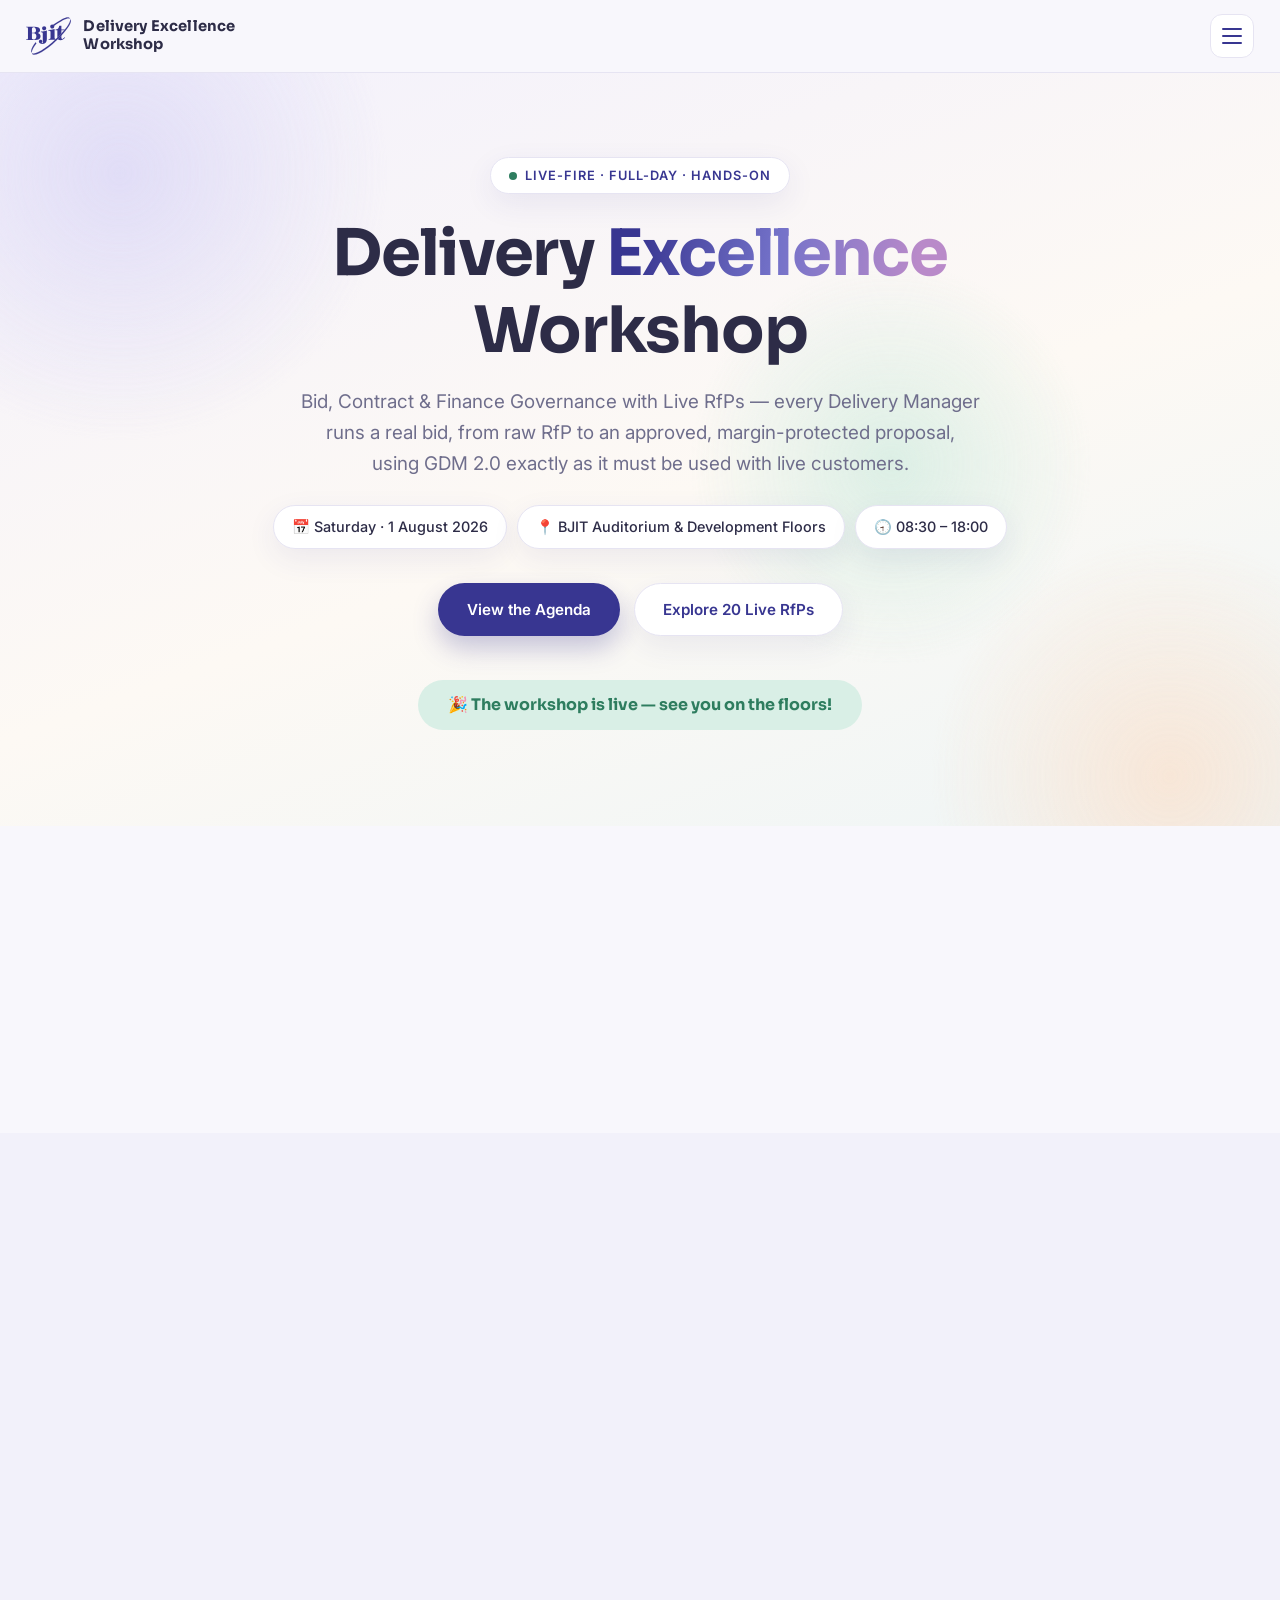
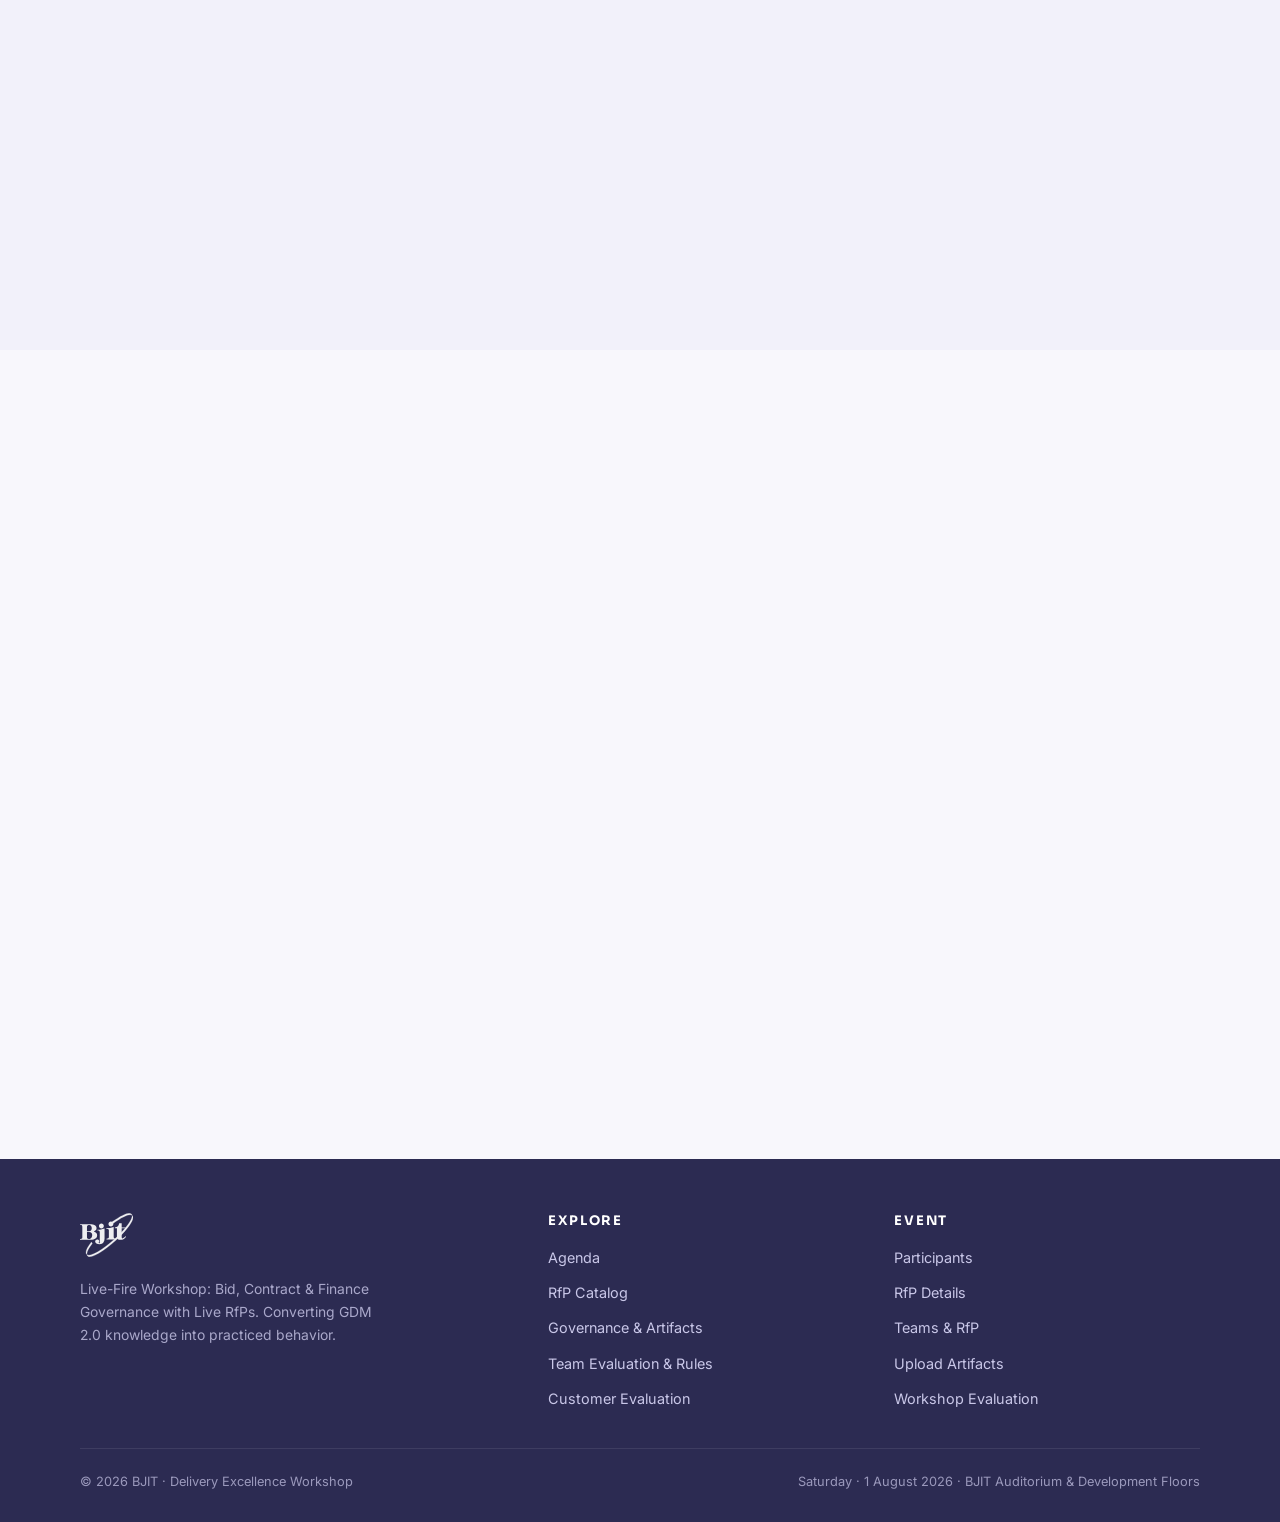
==== index.html @ db2672a5 "Bust stale caches: version-stamped assets + per-reload fresh fetch of the upload index Co-Authored-B" ====
<!DOCTYPE html>
<html lang="en">
<head>
  <meta charset="UTF-8">
  <meta name="viewport" content="width=device-width, initial-scale=1.0">
  <title>Delivery Excellence Workshop · BJIT</title>
  <meta name="description" content="BJIT Delivery Excellence Workshop — Live-Fire Workshop: Bid, Contract & Finance Governance with Live RfPs. 1 August 2026, BJIT Auditorium & Development Floors.">
  <link rel="icon" type="image/svg+xml" href="assets/bjit-logo.svg">
  <link rel="preconnect" href="https://fonts.googleapis.com">
  <link rel="preconnect" href="https://fonts.gstatic.com" crossorigin>
  <link href="https://fonts.googleapis.com/css2?family=Inter:wght@400;500;600;700&family=Sora:wght@400;600;700&display=swap" rel="stylesheet">
  <link rel="stylesheet" href="css/style.css?v=20">
</head>
<body data-page="index.html">

  <!-- Hero -->
  <section class="hero">
    <div class="blob blob-1"></div>
    <div class="blob blob-2"></div>
    <div class="blob blob-3"></div>
    <div class="container hero-inner">
      <div class="hero-kicker"><span class="pulse-dot"></span> Live-Fire · Full-Day · Hands-On</div>
      <h1>Delivery <span class="grad">Excellence</span><br>Workshop</h1>
      <p class="hero-sub">Bid, Contract &amp; Finance Governance with Live RfPs — every Delivery Manager runs a real bid, from raw RfP to an approved, margin-protected proposal, using GDM&nbsp;2.0 exactly as it must be used with live customers.</p>
      <div class="hero-meta">
        <span class="meta-chip">📅 Saturday · 1 August 2026</span>
        <span class="meta-chip">📍 BJIT Auditorium &amp; Development Floors</span>
        <span class="meta-chip">🕣 08:30 – 18:00</span>
      </div>
      <div class="hero-cta">
        <a class="btn btn-primary" href="agenda.html">View the Agenda</a>
        <a class="btn btn-ghost" href="rfp-catalog.html">Explore 20 Live RfPs</a>
      </div>
      <div class="countdown" id="countdown" aria-label="Countdown to the workshop"></div>
    </div>
  </section>

  <!-- Stats -->
  <section class="section">
    <div class="container">
      <div class="stats-band reveal">
        <div class="stat-card"><div class="num" data-count="99">0</div><div class="lbl">Delivery Managers</div></div>
        <div class="stat-card"><div class="num" data-count="20">0</div><div class="lbl">Teams</div></div>
        <div class="stat-card"><div class="num" data-count="20">0</div><div class="lbl">Customers &amp; Judges</div></div>
        <div class="stat-card"><div class="num" data-count="20">0</div><div class="lbl">Live RfPs</div></div>
        <div class="stat-card"><div class="num" data-count="12">0</div><div class="lbl">Mandatory Artifacts</div></div>
        <div class="stat-card"><div class="num" data-count="3">0</div><div class="lbl">Winning Teams</div></div>
      </div>
    </div>
  </section>

  <!-- Purpose -->
  <section class="section alt">
    <div class="container">
      <div class="section-head reveal">
        <span class="eyebrow">Purpose &amp; Objectives</span>
        <h2>Knowledge into practiced behavior</h2>
        <p>A full-day, hands-on simulation targeting the observed gaps: estimation quality, proposal preparation, stakeholder handling with global entities and customers, and negotiation of risks, issues, dependencies and change. All 99 participating DMs have completed the five GDM&nbsp;2.0 training sessions and two ED rules &amp; guiding principles sessions — this day converts that knowledge into practice.</p>
      </div>
      <div class="chip-row reveal reveal-d1">
        <span class="chip">Requirement Package</span>
        <span class="chip">Risk / Assumption Register</span>
        <span class="chip">RML · UCM · RVW</span>
        <span class="chip">Solution Approval</span>
        <span class="chip">Estimation</span>
        <span class="chip">Bid Review Committee (BRC)</span>
        <span class="chip">Scope Boundary &amp; Baseline</span>
        <span class="chip">Margin Baseline</span>
        <span class="chip">CR Discipline</span>
      </div>
    </div>
  </section>

  <!-- How the day works -->
  <section class="section">
    <div class="container">
      <div class="section-head reveal">
        <span class="eyebrow">The Simulation</span>
        <h2>One day, one live bid, full governance</h2>
        <p>Phases 1–3 run in parallel for all 20 groups across three development floors. Customer communication is remote-only — a genuine offshore engagement, compressed into a single day.</p>
      </div>
      <div class="card-grid">
        <div class="card reveal reveal-d1">
          <div class="icon-bubble bubble-sky">📋</div>
          <h3>Phase 1 · Requirement Finalization</h3>
          <p>Consolidate the RfP into a Requirement Package, run the Open Questions Register, classify RML &amp; UCM, and hold the Reverse Validation Workshop with your customer — remotely.</p>
        </div>
        <div class="card reveal reveal-d2">
          <div class="icon-bubble bubble-mint">🧩</div>
          <h3>Phase 2 · Solution &amp; Approval</h3>
          <p>Architecture and tech-stack rationale, Technology Risk Assessment, an AI Leverage Plan, and Solution Validation Gate sign-off with the customer in the BrSE role.</p>
        </div>
        <div class="card reveal reveal-d3">
          <div class="icon-bubble bubble-peach">🧮</div>
          <h3>Phase 3 · Estimation, Proposal &amp; BRC</h3>
          <p>Deliverable-based WBS, risk buffer vs UCM, margin baseline on the Workshop Rate Card — and a live scope-change injection at ~11:30 to test your CR discipline.</p>
        </div>
        <div class="card reveal reveal-d1">
          <div class="icon-bubble bubble-lav">🧊</div>
          <h3>Proposal Freeze · 12:45</h3>
          <p>Final Technical Proposal plus all 12 artifacts uploaded to the designated folder. Late submissions are flagged to the judges.</p>
        </div>
        <div class="card reveal reveal-d2">
          <div class="icon-bubble bubble-gold">🎤</div>
          <h3>Plenary Presentations</h3>
          <p>20 groups × 10 minutes hard stop in the Auditorium. Judges score live on a 100-point Microsoft Form while you pitch.</p>
        </div>
        <div class="card reveal reveal-d3">
          <div class="icon-bubble bubble-rose">🏆</div>
          <h3>Recognition</h3>
          <p>Scores consolidate at 17:30. The Top 3 groups are recognized in the closing session with a leadership message.</p>
        </div>
      </div>
    </div>
  </section>

  <!-- Key rules preview -->
  <section class="section alt">
    <div class="container">
      <div class="section-head reveal">
        <span class="eyebrow">Ground Rules</span>
        <h2>Play it like a real engagement</h2>
      </div>
      <div class="card-grid">
        <div class="card reveal reveal-d1">
          <div class="icon-bubble bubble-lav">🔓</div>
          <h3>Open everything</h3>
          <p>Open book, open AI, open internet, open laptop — bring every tool you would use with a real customer.</p>
        </div>
        <div class="card reveal reveal-d2">
          <div class="icon-bubble bubble-mint">🤖</div>
          <h3>AI is mandatory</h3>
          <p>Every proposal carries an AI Leverage Plan showing how AI reduced cost and improved quality — and judges can challenge your claims.</p>
        </div>
        <div class="card reveal reveal-d3">
          <div class="icon-bubble bubble-sky">💬</div>
          <h3>Remote-only customers</h3>
          <p>Chat and calls only. The customer answers only questions asked properly. If it is not written, it was not agreed.</p>
        </div>
        <div class="card reveal reveal-d4">
          <div class="icon-bubble bubble-peach">🔁</div>
          <h3>No CR, No Execution</h3>
          <p>A live scope change lands mid-session. Handle it through Change Impact Analysis and a costed CR — absorbing it silently scores against you.</p>
        </div>
      </div>
      <p style="text-align:center;margin-top:36px" class="reveal">
        <a class="btn btn-primary" href="evaluation.html">All rules &amp; scoring criteria</a>
      </p>
    </div>
  </section>

  <!-- Explore -->
  <section class="section">
    <div class="container">
      <div class="section-head reveal">
        <span class="eyebrow">Explore</span>
        <h2>Everything you need for 1 August</h2>
      </div>
      <div class="card-grid">
        <a class="card reveal reveal-d1" href="agenda.html">
          <div class="icon-bubble bubble-sky">🗓️</div>
          <h3>Agenda</h3>
          <p>The full-day schedule — from the 08:30 opening briefing to results and recognition at 18:00.</p>
        </a>
        <a class="card reveal reveal-d2" href="rfp-catalog.html">
          <div class="icon-bubble bubble-mint">📦</div>
          <h3>RfP Catalog</h3>
          <p>20 fictional Japanese-client engagements spanning web, mobile, embedded, cloud, SAP, mechanical design and more — each with its owning customer.</p>
        </a>
        <a class="card reveal reveal-d3" href="governance.html">
          <div class="icon-bubble bubble-lav">🛡️</div>
          <h3>Governance &amp; Artifacts</h3>
          <p>Five gates to pass in order, and the 12 mandatory artifacts of the submission pack.</p>
        </a>
        <a class="card reveal reveal-d1" href="evaluation.html">
          <div class="icon-bubble bubble-gold">⚖️</div>
          <h3>Evaluation &amp; Rules</h3>
          <p>The 100-point judging rubric and the rules of engagement for the day.</p>
        </a>
        <a class="card reveal reveal-d2" href="participants.html">
          <div class="icon-bubble bubble-peach">👥</div>
          <h3>Participants</h3>
          <p>99 Delivery Managers in 20 groups, plus the 20 ED senior-management customers who also judge.</p>
        </a>
        <a class="card reveal reveal-d3" href="teams.html">
          <div class="icon-bubble bubble-rose">🧑‍🤝‍🧑</div>
          <h3>Teams &amp; RfP</h3>
          <p>The 20 teams are live — names, slogans, members, and the RfP &amp; customer each team owns. Find yours by DM name.</p>
        </a>
      </div>
    </div>
  </section>

  <script src="js/data.js?v=20"></script>
  <script src="js/main.js?v=20"></script>
</body>
</html>
---- css/style.css ----
/* ============================================================
   Delivery Excellence Workshop — stylesheet
   Soft pastel palette anchored on BJIT indigo (#383691)
   ============================================================ */

:root {
  --bg: #f8f7fc;
  --bg-alt: #f2f1fa;
  --surface: #ffffff;
  --ink: #2d2c47;
  --muted: #6f6e8c;
  --line: #e6e4f2;

  --primary: #383691;
  --primary-soft: #7472c9;
  --primary-tint: #ecebfa;

  --lav: #e9e6f8;   --lav-ink: #55519e;
  --sky: #ddeafb;   --sky-ink: #3e6ea8;
  --mint: #d9efe6;  --mint-ink: #2e7d5f;
  --peach: #fbe3d4; --peach-ink: #b05f36;
  --gold: #f7ecd2;  --gold-ink: #96762a;
  --rose: #f9e0e8;  --rose-ink: #a54a68;

  --radius: 18px;
  --shadow: 0 10px 30px rgba(56, 54, 145, 0.08);
  --shadow-lift: 0 18px 44px rgba(56, 54, 145, 0.16);
  --font-display: "Sora", "Inter", system-ui, sans-serif;
  --font-body: "Inter", system-ui, -apple-system, sans-serif;
}

* { margin: 0; padding: 0; box-sizing: border-box; }

html { scroll-behavior: smooth; }

body {
  font-family: var(--font-body);
  background: var(--bg);
  color: var(--ink);
  line-height: 1.65;
  overflow-x: hidden;
}

h1, h2, h3, h4 { font-family: var(--font-display); line-height: 1.2; }

a { color: var(--primary); text-decoration: none; }
img { max-width: 100%; }

.container { width: min(1120px, 92%); margin: 0 auto; }

/* ---------------- Header / nav ---------------- */
.site-header {
  position: sticky; top: 0; z-index: 100;
  background: rgba(248, 247, 252, 0.82);
  backdrop-filter: blur(14px);
  -webkit-backdrop-filter: blur(14px);
  border-bottom: 1px solid transparent;
  transition: border-color .3s ease, box-shadow .3s ease;
}
.site-header.scrolled { border-bottom-color: var(--line); box-shadow: 0 6px 24px rgba(56,54,145,.06); }
.site-header .container { width: min(1400px, 96%); }

.nav-wrap { display: flex; align-items: center; justify-content: flex-start; padding: 14px 0; gap: 30px; flex-wrap: nowrap; }

.brand { display: flex; align-items: center; gap: 12px; flex: none; }
.brand img { height: 38px; width: auto; transition: transform .4s ease; }
.brand:hover img { transform: rotate(-6deg) scale(1.06); }
.brand-text { display: flex; flex-direction: column; }
.brand-text strong { font-family: var(--font-display); font-size: .92rem; line-height: 1.2; color: var(--ink); letter-spacing: .01em; white-space: nowrap; }
.brand-text span { font-size: .66rem; color: var(--muted); letter-spacing: .14em; text-transform: uppercase; white-space: nowrap; }

.main-nav { display: flex; align-items: center; gap: 2px; flex-wrap: nowrap; }
.main-nav a {
  position: relative; padding: 8px 10px; border-radius: 999px;
  font-size: .82rem; font-weight: 500; color: var(--muted);
  transition: color .25s ease, background .25s ease;
  white-space: nowrap;
}
.main-nav a:hover { color: var(--primary); background: var(--primary-tint); }
.main-nav a.active { color: #fff; background: var(--primary); }
.main-nav a .soon-dot {
  display: inline-block; margin-left: 6px; padding: 1px 7px;
  font-size: .6rem; font-weight: 700; letter-spacing: .06em;
  background: var(--peach); color: var(--peach-ink); border-radius: 999px;
  vertical-align: 2px;
}
.main-nav a.active .soon-dot { background: rgba(255,255,255,.25); color: #fff; }

.nav-toggle {
  display: none; background: var(--surface); border: 1px solid var(--line);
  border-radius: 12px; width: 44px; height: 44px; cursor: pointer;
  flex-direction: column; align-items: center; justify-content: center; gap: 5px;
  margin-left: auto;
}
.nav-toggle span { display: block; width: 20px; height: 2px; background: var(--primary); border-radius: 2px; transition: transform .3s ease, opacity .3s ease; }
.nav-toggle.open span:nth-child(1) { transform: translateY(7px) rotate(45deg); }
.nav-toggle.open span:nth-child(2) { opacity: 0; }
.nav-toggle.open span:nth-child(3) { transform: translateY(-7px) rotate(-45deg); }

@media (max-width: 1420px) {
  .nav-toggle { display: flex; }
  .main-nav {
    position: absolute; top: 100%; left: 0; right: 0;
    flex-direction: column; align-items: stretch; gap: 2px;
    background: var(--surface); border-bottom: 1px solid var(--line);
    padding: 12px 5%; box-shadow: 0 20px 40px rgba(56,54,145,.12);
    max-height: 0; overflow: hidden; padding-top: 0; padding-bottom: 0;
    transition: max-height .4s ease, padding .4s ease;
  }
  .main-nav.open { max-height: 480px; padding-top: 12px; padding-bottom: 16px; }
  .main-nav a { padding: 11px 14px; border-radius: 12px; }
}

/* ---------------- Hero (landing) ---------------- */
.hero {
  position: relative; overflow: hidden;
  padding: 84px 0 96px;
  background: linear-gradient(160deg, #f3f1fc 0%, #fdf9f4 55%, #eef5f6 100%);
}
.blob {
  position: absolute; border-radius: 50%; opacity: .8;
  animation: drift 18s ease-in-out infinite alternate;
  pointer-events: none; will-change: transform;
}
.blob-1 { width: 560px; height: 560px; background: radial-gradient(circle, rgba(217,213,245,.9) 0%, rgba(217,213,245,0) 68%); top: -180px; left: -160px; }
.blob-2 { width: 500px; height: 500px; background: radial-gradient(circle, rgba(251,223,201,.85) 0%, rgba(251,223,201,0) 68%); bottom: -200px; right: -140px; animation-delay: -6s; animation-duration: 22s; }
.blob-3 { width: 420px; height: 420px; background: radial-gradient(circle, rgba(205,234,222,.85) 0%, rgba(205,234,222,0) 68%); top: 24%; right: 14%; animation-delay: -12s; animation-duration: 26s; }

@keyframes drift {
  0%   { transform: translate(0, 0) scale(1); }
  50%  { transform: translate(46px, -30px) scale(1.12); }
  100% { transform: translate(-30px, 34px) scale(.94); }
}

.hero-inner { position: relative; z-index: 2; text-align: center; }

@keyframes floaty { 0%,100% { transform: translateY(0); } 50% { transform: translateY(-10px); } }

.hero-kicker {
  display: inline-flex; align-items: center; gap: 8px;
  background: var(--surface); border: 1px solid var(--line);
  padding: 7px 18px; border-radius: 999px;
  font-size: .8rem; font-weight: 600; color: var(--primary);
  letter-spacing: .08em; text-transform: uppercase;
  box-shadow: var(--shadow); margin-bottom: 22px;
}
.hero-kicker .pulse-dot {
  width: 8px; height: 8px; border-radius: 50%; background: var(--mint-ink);
  animation: pulse 1.8s ease infinite;
}
@keyframes pulse {
  0% { box-shadow: 0 0 0 0 rgba(46,125,95,.45); }
  70% { box-shadow: 0 0 0 9px rgba(46,125,95,0); }
  100% { box-shadow: 0 0 0 0 rgba(46,125,95,0); }
}

.hero h1 {
  font-size: clamp(2.3rem, 5.6vw, 4rem); font-weight: 700;
  letter-spacing: -0.02em; margin-bottom: 16px;
}
.hero h1 .grad {
  background: linear-gradient(100deg, var(--primary) 10%, var(--primary-soft) 50%, #b98ac9 90%);
  -webkit-background-clip: text; background-clip: text; color: transparent;
}
.hero-sub { max-width: 680px; margin: 0 auto 14px; color: var(--muted); font-size: clamp(1rem, 2vw, 1.18rem); }

.hero-meta { display: flex; justify-content: center; flex-wrap: wrap; gap: 10px; margin: 26px 0 34px; }
.meta-chip {
  display: inline-flex; align-items: center; gap: 8px;
  background: var(--surface); border: 1px solid var(--line); border-radius: 999px;
  padding: 9px 18px; font-size: .9rem; font-weight: 500; color: var(--ink);
  box-shadow: var(--shadow);
}

.hero-cta { display: flex; justify-content: center; gap: 14px; flex-wrap: wrap; }

.btn {
  display: inline-flex; align-items: center; gap: 8px;
  padding: 13px 28px; border-radius: 999px; font-weight: 600; font-size: .95rem;
  border: 1px solid transparent; cursor: pointer;
  transition: transform .25s ease, box-shadow .25s ease, background .25s ease;
}
.btn-primary { background: var(--primary); color: #fff; box-shadow: 0 12px 26px rgba(56,54,145,.28); }
.btn-primary:hover { transform: translateY(-3px); box-shadow: 0 18px 34px rgba(56,54,145,.34); background: #46439f; }
.btn-ghost { background: var(--surface); color: var(--primary); border-color: var(--line); box-shadow: var(--shadow); }
.btn-ghost:hover { transform: translateY(-3px); box-shadow: var(--shadow-lift); }

/* ---------------- Countdown ---------------- */
.countdown { display: flex; justify-content: center; gap: 14px; margin-top: 44px; flex-wrap: wrap; }
.count-cell {
  min-width: 92px; padding: 16px 10px 12px;
  background: var(--surface); border: 1px solid var(--line);
  border-radius: var(--radius); box-shadow: var(--shadow);
  transition: transform .3s ease;
}
.count-cell:hover { transform: translateY(-4px); }
.count-cell b {
  display: block; font-family: var(--font-display); font-size: 2rem; color: var(--primary);
  font-variant-numeric: tabular-nums;
}
.count-cell span { font-size: .7rem; letter-spacing: .16em; text-transform: uppercase; color: var(--muted); }
.countdown-live {
  background: var(--mint); color: var(--mint-ink); border-radius: 999px;
  padding: 12px 30px; font-weight: 700; font-family: var(--font-display);
}

/* ---------------- Sections ---------------- */
.section { padding: 84px 0; }
.section.alt { background: var(--bg-alt); }

.section-head { text-align: center; max-width: 720px; margin: 0 auto 52px; }
.eyebrow {
  display: inline-block; font-size: .74rem; font-weight: 700; letter-spacing: .18em;
  text-transform: uppercase; color: var(--primary-soft);
  background: var(--primary-tint); padding: 6px 16px; border-radius: 999px; margin-bottom: 14px;
}
.section-head h2 { font-size: clamp(1.7rem, 3.4vw, 2.4rem); margin-bottom: 12px; letter-spacing: -0.015em; }
.section-head p { color: var(--muted); }

/* ---------------- Stats band ---------------- */
.stats-band { display: grid; grid-template-columns: repeat(auto-fit, minmax(150px, 1fr)); gap: 18px; }
.stat-card {
  background: var(--surface); border: 1px solid var(--line); border-radius: var(--radius);
  box-shadow: var(--shadow); padding: 26px 18px; text-align: center;
  transition: transform .3s ease, box-shadow .3s ease;
}
.stat-card:hover { transform: translateY(-6px); box-shadow: var(--shadow-lift); }
.stat-card .num {
  font-family: var(--font-display); font-size: 2.4rem; font-weight: 700; color: var(--primary);
  font-variant-numeric: tabular-nums;
}
.stat-card .lbl { font-size: .82rem; color: var(--muted); font-weight: 500; }

/* ---------------- Generic cards ---------------- */
.card-grid { display: grid; grid-template-columns: repeat(auto-fit, minmax(280px, 1fr)); gap: 22px; }
.card {
  background: var(--surface); border: 1px solid var(--line); border-radius: var(--radius);
  box-shadow: var(--shadow); padding: 28px;
  transition: transform .3s ease, box-shadow .3s ease;
}
.card:hover { transform: translateY(-6px); box-shadow: var(--shadow-lift); }
.card h3 { font-size: 1.08rem; margin: 14px 0 8px; }
.card p { font-size: .92rem; color: var(--muted); }
.card .icon-bubble {
  width: 52px; height: 52px; border-radius: 16px; display: flex; align-items: center;
  justify-content: center; font-size: 1.5rem;
}
.bubble-lav { background: var(--lav); } .bubble-sky { background: var(--sky); }
.bubble-mint { background: var(--mint); } .bubble-peach { background: var(--peach); }
.bubble-gold { background: var(--gold); } .bubble-rose { background: var(--rose); }

.chip-row { display: flex; flex-wrap: wrap; gap: 10px; justify-content: center; }
.chip {
  background: var(--surface); border: 1px solid var(--line); border-radius: 999px;
  padding: 9px 18px; font-size: .86rem; font-weight: 500; color: var(--ink);
  box-shadow: var(--shadow); transition: transform .25s ease, background .25s ease, color .25s ease;
}
.chip:hover { transform: translateY(-3px) scale(1.03); background: var(--primary); color: #fff; }

/* ---------------- Page hero (inner pages) ---------------- */
.page-hero {
  position: relative; overflow: hidden; text-align: center;
  padding: 66px 0 58px;
  background: linear-gradient(150deg, #f3f1fc 0%, #fdf9f4 60%, #eef5f6 100%);
}
.page-hero h1 { font-size: clamp(1.9rem, 4vw, 2.8rem); letter-spacing: -0.02em; margin-bottom: 12px; }
.page-hero p { max-width: 660px; margin: 0 auto; color: var(--muted); }

/* ---------------- Agenda timeline ---------------- */
.timeline { position: relative; max-width: 820px; margin: 0 auto; padding-left: 34px; }
.timeline::before {
  content: ""; position: absolute; left: 10px; top: 8px; bottom: 8px; width: 3px;
  border-radius: 3px;
  background: linear-gradient(180deg, var(--primary-soft), #b98ac9, var(--mint-ink));
  opacity: .35;
}
.tl-item { position: relative; margin-bottom: 26px; }
.tl-item::before {
  content: ""; position: absolute; left: -31px; top: 26px;
  width: 15px; height: 15px; border-radius: 50%;
  background: var(--surface); border: 4px solid var(--primary-soft);
  box-shadow: 0 0 0 5px rgba(116,114,201,.14);
}
.tl-card {
  background: var(--surface); border: 1px solid var(--line); border-radius: var(--radius);
  box-shadow: var(--shadow); padding: 22px 26px;
  transition: transform .3s ease, box-shadow .3s ease;
}
.tl-card:hover { transform: translateX(6px); box-shadow: var(--shadow-lift); }
.tl-top { display: flex; align-items: center; gap: 12px; flex-wrap: wrap; margin-bottom: 8px; }
.tl-icon { font-size: 1.4rem; }
.tl-time {
  font-family: var(--font-display); font-weight: 700; font-size: .85rem;
  padding: 4px 14px; border-radius: 999px;
}
.tone-lav  { background: var(--lav);  color: var(--lav-ink); }
.tone-sky  { background: var(--sky);  color: var(--sky-ink); }
.tone-mint { background: var(--mint); color: var(--mint-ink); }
.tone-peach{ background: var(--peach);color: var(--peach-ink); }
.tone-gold { background: var(--gold); color: var(--gold-ink); }
.tl-place { font-size: .78rem; color: var(--muted); font-weight: 600; letter-spacing: .04em; }
.tl-card h3 { font-size: 1.06rem; margin-bottom: 6px; }
.tl-card p { font-size: .9rem; color: var(--muted); }

/* ---------------- RfP catalog ---------------- */
.filter-bar { display: flex; flex-wrap: wrap; gap: 9px; justify-content: center; margin-bottom: 40px; }
.filter-btn {
  border: 1px solid var(--line); background: var(--surface); color: var(--muted);
  padding: 8px 17px; border-radius: 999px; font-size: .84rem; font-weight: 600;
  cursor: pointer; font-family: var(--font-body);
  transition: all .25s ease;
}
.filter-btn:hover { color: var(--primary); border-color: var(--primary-soft); transform: translateY(-2px); }
.filter-btn.active { background: var(--primary); color: #fff; border-color: var(--primary); box-shadow: 0 8px 20px rgba(56,54,145,.25); }

.rfp-grid { display: grid; grid-template-columns: repeat(auto-fill, minmax(320px, 1fr)); gap: 22px; }
.rfp-card {
  background: var(--surface); border: 1px solid var(--line); border-radius: var(--radius);
  box-shadow: var(--shadow); padding: 24px; display: flex; flex-direction: column; gap: 12px;
  transition: transform .3s ease, box-shadow .3s ease, opacity .35s ease;
  animation: cardIn .5s ease both;
}
@keyframes cardIn { from { opacity: 0; transform: translateY(18px) scale(.97); } to { opacity: 1; transform: none; } }
.rfp-card:hover { transform: translateY(-6px); box-shadow: var(--shadow-lift); }
.rfp-head { display: flex; align-items: center; justify-content: space-between; gap: 10px; }
.rfp-icon {
  flex: none; width: 42px; height: 42px; border-radius: 13px;
  display: inline-flex; align-items: center; justify-content: center;
  font-size: 1.35rem; box-shadow: var(--shadow);
  transition: transform .3s ease;
}
.rfp-card:hover .rfp-icon { transform: rotate(-8deg) scale(1.12); }
.rfp-head .rfp-id { margin-right: auto; }
.rfp-id {
  font-family: var(--font-display); font-weight: 700; font-size: .92rem; color: var(--primary);
  background: var(--primary-tint); padding: 5px 14px; border-radius: 10px;
}
.rfp-cat { font-size: .74rem; font-weight: 700; letter-spacing: .06em; text-transform: uppercase; padding: 4px 12px; border-radius: 999px; }
.rfp-stack { font-family: var(--font-display); font-size: 1.02rem; font-weight: 600; color: var(--ink); }
.rfp-rows { display: flex; flex-direction: column; gap: 8px; font-size: .86rem; }
.rfp-row { display: flex; gap: 8px; align-items: baseline; }
.rfp-row b { color: var(--primary-soft); font-size: .72rem; letter-spacing: .1em; text-transform: uppercase; min-width: 108px; font-weight: 700; }
.rfp-row span { color: var(--muted); }

/* ---------------- Teams & Groups ---------------- */
.team-grid { display: grid; grid-template-columns: repeat(auto-fill, minmax(330px, 1fr)); gap: 22px; }
.team-card {
  background: var(--surface); border: 1px solid var(--line); border-radius: var(--radius);
  box-shadow: var(--shadow); padding: 24px; display: flex; flex-direction: column; gap: 10px;
  transition: transform .3s ease, box-shadow .3s ease;
  animation: cardIn .5s ease both;
}
.team-card:hover { transform: translateY(-6px); box-shadow: var(--shadow-lift); }
.team-id { display: flex; align-items: center; gap: 14px; margin-top: 2px; }
.team-logo {
  flex: none; width: 56px; height: 56px; border-radius: 18px;
  display: inline-flex; align-items: center; justify-content: center;
  font-size: 1.8rem; box-shadow: 0 8px 18px rgba(56,54,145,.18);
  transition: transform .35s ease;
}
.team-card:hover .team-logo { transform: rotate(8deg) scale(1.1); }
.grad-web        { background: linear-gradient(135deg, #dceafb, #b7d3f3); }
.grad-mobile     { background: linear-gradient(135deg, #d9f2e6, #aee0c9); }
.grad-pc         { background: linear-gradient(135deg, #e6e4f7, #c9c5ec); }
.grad-embedded   { background: linear-gradient(135deg, #fde4d4, #f6c6a8); }
.grad-maintenance{ background: linear-gradient(135deg, #fdf0cd, #f4dd9b); }
.grad-migration  { background: linear-gradient(135deg, #fde4d4, #f2cdc0); }
.grad-qa         { background: linear-gradient(135deg, #d9f2e6, #b9e2d6); }
.grad-mechanical { background: linear-gradient(135deg, #f7dfe7, #ecc0cf); }
.grad-cloud      { background: linear-gradient(135deg, #d8f0f5, #b3dde8); }
.grad-lowcode    { background: linear-gradient(135deg, #fdf0cd, #f7e0ac); }
.grad-labo       { background: linear-gradient(135deg, #ffe8d6, #fcd0b0); }
.grad-erp        { background: linear-gradient(135deg, #efe0d5, #ddc3ac); }
.grad-engdata    { background: linear-gradient(135deg, #dde6f4, #bccbe8); }
.team-name { font-size: 1.14rem; letter-spacing: -0.01em; }
.team-slogan { font-size: .86rem; color: var(--muted); font-style: italic; }
.team-customer {
  font-size: .84rem; color: var(--muted); background: var(--primary-tint);
  border-radius: 10px; padding: 8px 13px;
}
.team-customer b { color: var(--primary); }
.team-members { display: flex; flex-wrap: wrap; gap: 8px; margin-top: 4px; }
.member {
  display: inline-flex; align-items: center; gap: 7px;
  border: 1px solid var(--line); border-radius: 999px; padding: 4px 12px 4px 4px;
  font-size: .8rem; font-weight: 600; color: var(--ink);
  transition: transform .2s ease, border-color .2s ease, box-shadow .2s ease;
}
.member:hover { transform: translateY(-2px); }
.member .m-avatar {
  width: 26px; height: 26px; border-radius: 50%; color: #fff;
  display: inline-flex; align-items: center; justify-content: center;
  font-family: var(--font-display); font-weight: 700; font-size: .62rem;
}
.member.hit { border-color: var(--primary); box-shadow: 0 0 0 3px rgba(116,114,201,.18); animation: memberPop .45s ease; }
@keyframes memberPop { 0% { transform: scale(.9); } 60% { transform: scale(1.08); } 100% { transform: scale(1); } }
.team-name mark, .team-customer mark, .member mark { background: var(--gold); color: var(--gold-ink); border-radius: 4px; padding: 0 2px; }

/* ---------------- Governance gates flow ---------------- */
.gate-flow { display: flex; flex-direction: column; gap: 0; max-width: 640px; margin: 0 auto; }
.gate {
  background: var(--surface); border: 1px solid var(--line); border-radius: var(--radius);
  box-shadow: var(--shadow); padding: 20px 26px; display: flex; gap: 18px; align-items: center;
  transition: transform .3s ease, box-shadow .3s ease;
}
.gate:hover { transform: scale(1.025); box-shadow: var(--shadow-lift); }
.gate-num {
  flex: none; width: 46px; height: 46px; border-radius: 50%;
  background: linear-gradient(135deg, var(--primary), var(--primary-soft));
  color: #fff; font-family: var(--font-display); font-weight: 700; font-size: 1.1rem;
  display: flex; align-items: center; justify-content: center;
  box-shadow: 0 8px 18px rgba(56,54,145,.3);
}
.gate h3 { font-size: 1.02rem; }
.gate p { font-size: .85rem; color: var(--muted); }
.gate-arrow { text-align: center; color: var(--primary-soft); font-size: 1.3rem; padding: 6px 0; animation: bounceDown 2s ease infinite; }
@keyframes bounceDown { 0%,100% { transform: translateY(0); } 50% { transform: translateY(5px); } }

/* ---------------- Artifacts ---------------- */
.artifact-grid { display: grid; grid-template-columns: repeat(auto-fill, minmax(300px, 1fr)); gap: 18px; }
.artifact {
  background: var(--surface); border: 1px solid var(--line); border-radius: var(--radius);
  box-shadow: var(--shadow); padding: 20px 22px; display: flex; gap: 16px;
  transition: transform .3s ease, box-shadow .3s ease;
}
.artifact:hover { transform: translateY(-5px); box-shadow: var(--shadow-lift); }
.artifact .a-num {
  flex: none; width: 38px; height: 38px; border-radius: 12px;
  background: var(--lav); color: var(--lav-ink);
  font-family: var(--font-display); font-weight: 700;
  display: flex; align-items: center; justify-content: center;
}
.artifact h4 { font-size: .94rem; margin-bottom: 5px; }
.artifact .a-anchor {
  display: inline-block; font-size: .72rem; font-weight: 700; letter-spacing: .05em;
  color: var(--sky-ink); background: var(--sky); border-radius: 999px; padding: 3px 11px;
}

/* ---------------- Checklist ---------------- */
.check-grid { display: grid; grid-template-columns: repeat(auto-fill, minmax(240px, 1fr)); gap: 13px; }
.check-item {
  display: flex; align-items: center; gap: 11px; background: var(--surface);
  border: 1px solid var(--line); border-radius: 14px; padding: 13px 17px;
  font-size: .9rem; font-weight: 500; box-shadow: var(--shadow);
  transition: transform .25s ease;
}
.check-item:hover { transform: translateY(-3px); }
.check-item .tick {
  flex: none; width: 24px; height: 24px; border-radius: 50%;
  background: var(--mint); color: var(--mint-ink);
  display: flex; align-items: center; justify-content: center; font-size: .8rem; font-weight: 700;
}

/* ---------------- Rubric bars ---------------- */
.rubric-list { display: flex; flex-direction: column; gap: 22px; max-width: 780px; margin: 0 auto; }
.rubric-item {
  background: var(--surface); border: 1px solid var(--line); border-radius: var(--radius);
  box-shadow: var(--shadow); padding: 22px 28px;
}
.rubric-top { display: flex; justify-content: space-between; align-items: baseline; gap: 14px; margin-bottom: 6px; flex-wrap: wrap; }
.rubric-top h3 { font-size: 1.05rem; }
.rubric-weight { font-family: var(--font-display); font-weight: 700; font-size: 1.5rem; color: var(--primary); }
.rubric-item p { font-size: .87rem; color: var(--muted); margin-bottom: 4px; }
.rubric-judged { font-size: .76rem; font-weight: 700; color: var(--sky-ink); text-transform: uppercase; letter-spacing: .07em; }
.bar-track { height: 12px; background: var(--bg-alt); border-radius: 999px; margin-top: 14px; overflow: hidden; }
.bar-fill {
  height: 100%; width: 0; border-radius: 999px;
  background: linear-gradient(90deg, var(--primary), var(--primary-soft), #b98ac9);
  transition: width 1.4s cubic-bezier(.25,.9,.3,1);
}

/* ---------------- Participants ---------------- */
.spec-chart { display: flex; flex-direction: column; gap: 13px; max-width: 720px; margin: 0 auto; }
.spec-row { display: grid; grid-template-columns: 130px 1fr 46px; align-items: center; gap: 14px; }
.spec-row .s-label { font-weight: 600; font-size: .9rem; text-align: right; }
.spec-row .s-count { font-family: var(--font-display); font-weight: 700; color: var(--primary); font-variant-numeric: tabular-nums; }
.spec-track { height: 26px; background: var(--surface); border: 1px solid var(--line); border-radius: 999px; overflow: hidden; box-shadow: var(--shadow); }
.spec-fill {
  height: 100%; width: 0; border-radius: 999px;
  transition: width 1.3s cubic-bezier(.25,.9,.3,1);
}
@media (max-width: 560px) { .spec-row { grid-template-columns: 92px 1fr 36px; } .spec-row .s-label { font-size: .78rem; } }

.search-box {
  display: flex; align-items: center; gap: 10px; max-width: 460px; margin: 0 auto 26px;
  background: var(--surface); border: 1px solid var(--line); border-radius: 999px;
  padding: 4px 8px 4px 20px; box-shadow: var(--shadow);
}
.search-box input {
  flex: 1; border: 0; outline: 0; background: transparent; padding: 11px 0;
  font-family: var(--font-body); font-size: .95rem; color: var(--ink);
}
.search-box .count-pill {
  background: var(--primary-tint); color: var(--primary); font-weight: 700;
  font-size: .8rem; border-radius: 999px; padding: 7px 15px; white-space: nowrap;
}

.people-grid { display: grid; grid-template-columns: repeat(auto-fill, minmax(215px, 1fr)); gap: 13px; }
.person {
  display: flex; align-items: center; gap: 12px;
  background: var(--surface); border: 1px solid var(--line); border-radius: 14px;
  padding: 12px 15px; box-shadow: var(--shadow);
  transition: transform .25s ease, box-shadow .25s ease;
  animation: cardIn .4s ease both;
}
.person:hover { transform: translateY(-4px); box-shadow: var(--shadow-lift); }
.avatar {
  flex: none; width: 40px; height: 40px; border-radius: 50%;
  display: flex; align-items: center; justify-content: center;
  font-family: var(--font-display); font-weight: 700; font-size: .85rem; color: #fff;
}
.avatar-img { object-fit: cover; transition: transform .3s ease; }
.person:hover .avatar-img { transform: scale(1.35) rotate(-6deg); }
.person .p-name { font-weight: 600; font-size: .87rem; line-height: 1.3; }
.person .p-spec { font-size: .72rem; color: var(--muted); font-weight: 600; letter-spacing: .03em; }

/* ---------------- Coming soon ---------------- */
.soon-wrap { text-align: center; padding: 70px 0 90px; position: relative; overflow: hidden; }
.soon-art { position: relative; width: 220px; height: 220px; margin: 0 auto 36px; }
.orbit { position: absolute; inset: 0; border: 2px dashed rgba(116,114,201,.35); border-radius: 50%; animation: spin 22s linear infinite; }
.orbit-2 { inset: 32px; animation-duration: 15s; animation-direction: reverse; border-color: rgba(176,95,54,.25); }
.orbit-3 { inset: 64px; animation-duration: 10s; border-color: rgba(46,125,95,.3); }
@keyframes spin { to { transform: rotate(360deg); } }
.orbit .sat {
  position: absolute; top: -13px; left: 50%; transform: translateX(-50%);
  width: 26px; height: 26px; border-radius: 50%; display: flex; align-items: center;
  justify-content: center; font-size: .85rem;
  background: var(--surface); box-shadow: var(--shadow);
}
.soon-core {
  position: absolute; inset: 84px; border-radius: 50%;
  background: linear-gradient(135deg, var(--primary), var(--primary-soft));
  display: flex; align-items: center; justify-content: center; font-size: 1.6rem;
  box-shadow: 0 16px 36px rgba(56,54,145,.35);
  animation: floaty 4s ease-in-out infinite;
}
.soon-wrap h2 { font-size: clamp(1.7rem, 3.6vw, 2.5rem); margin-bottom: 14px; letter-spacing: -0.02em; }
.soon-wrap .soon-msg { max-width: 560px; margin: 0 auto 30px; color: var(--muted); }
.typing {
  display: inline-block; font-family: var(--font-display); font-weight: 600;
  color: var(--primary); border-right: 3px solid var(--primary-soft);
  padding-right: 6px; animation: caret .8s step-end infinite;
  min-height: 1.5em;
}
@keyframes caret { 0%,100% { border-color: var(--primary-soft); } 50% { border-color: transparent; } }

/* ---------------- Note / callout ---------------- */
.callout {
  display: flex; gap: 16px; background: var(--surface); border: 1px solid var(--line);
  border-left: 5px solid var(--primary-soft); border-radius: 14px;
  box-shadow: var(--shadow); padding: 20px 24px; max-width: 820px; margin: 0 auto;
}
.callout .c-icon { font-size: 1.4rem; }
.callout p { font-size: .92rem; color: var(--muted); }
.callout b { color: var(--ink); }

/* ---------------- Footer ---------------- */
.site-footer {
  background: #2c2b52;
  color: #c9c7e8; padding: 54px 0 30px; margin-top: 0;
}
.footer-grid { display: grid; grid-template-columns: 1.4fr 1fr 1fr; gap: 40px; margin-bottom: 36px; }
.footer-brand img { height: 44px; filter: brightness(0) invert(1); opacity: .92; margin-bottom: 14px; }
.footer-brand p { font-size: .87rem; opacity: .8; max-width: 300px; }
.site-footer h4 { color: #fff; font-size: .82rem; letter-spacing: .14em; text-transform: uppercase; margin-bottom: 15px; }
.site-footer ul { list-style: none; display: flex; flex-direction: column; gap: 9px; }
.site-footer ul a { color: #c9c7e8; font-size: .9rem; transition: color .2s ease, padding-left .2s ease; }
.site-footer ul a:hover { color: #fff; padding-left: 5px; }
.footer-bottom {
  border-top: 1px solid rgba(255,255,255,.12); padding-top: 22px;
  display: flex; justify-content: space-between; gap: 14px; flex-wrap: wrap;
  font-size: .8rem; opacity: .7;
}
@media (max-width: 760px) { .footer-grid { grid-template-columns: 1fr; gap: 28px; } }

/* ---------------- Reveal on scroll ---------------- */
.reveal { opacity: 0; transform: translateY(28px); transition: opacity .7s ease, transform .7s ease; }
.reveal.visible { opacity: 1; transform: none; }
.reveal-d1 { transition-delay: .08s; } .reveal-d2 { transition-delay: .16s; }
.reveal-d3 { transition-delay: .24s; } .reveal-d4 { transition-delay: .32s; }

@media (prefers-reduced-motion: reduce) {
  *, *::before, *::after { animation-duration: .01ms !important; animation-iteration-count: 1 !important; transition-duration: .01ms !important; }
  .reveal { opacity: 1; transform: none; }
}

/* ---------------- Customer Evaluation page ---------------- */
.crit-marks, .score-badge {
  display: inline-block; margin-left: 8px; padding: 2px 11px; vertical-align: 2px;
  font-size: .68rem; font-weight: 700; letter-spacing: .06em;
  background: var(--primary-tint); color: var(--primary); border-radius: 999px;
  white-space: nowrap;
}

.score-formula {
  display: flex; align-items: center; justify-content: center; flex-wrap: wrap;
  gap: 12px; margin-top: 40px;
}
.sf-part {
  font-family: var(--font-display); font-weight: 700; font-size: 1rem;
  padding: 12px 24px; border-radius: 999px; box-shadow: var(--shadow);
}
.sf-op { font-family: var(--font-display); font-weight: 700; font-size: 1.5rem; color: var(--primary-soft); }
.sf-total {
  background: linear-gradient(135deg, var(--primary), var(--primary-soft));
  color: #fff; font-size: 1.25rem; padding: 12px 32px;
  box-shadow: 0 12px 26px rgba(56,54,145,.3);
  animation: pulseGlow 2.6s ease-in-out infinite;
}
@keyframes pulseGlow {
  0%,100% { box-shadow: 0 12px 26px rgba(56,54,145,.3); transform: scale(1); }
  50% { box-shadow: 0 16px 36px rgba(56,54,145,.45); transform: scale(1.05); }
}

.eval-figures { display: grid; grid-template-columns: 1.5fr 1fr; gap: 26px; align-items: start; }
@media (max-width: 860px) { .eval-figures { grid-template-columns: 1fr; } }
.img-frame {
  background: var(--surface); border: 1px solid var(--line); border-radius: var(--radius);
  box-shadow: var(--shadow); padding: 14px; margin: 0;
  transition: transform .3s ease, box-shadow .3s ease;
}
.img-frame:hover { transform: translateY(-5px); box-shadow: var(--shadow-lift); }
.img-frame img { width: 100%; border-radius: 12px; display: block; }
.img-frame figcaption { font-size: .84rem; color: var(--muted); padding: 12px 8px 4px; text-align: center; }

.eval-team-grid { display: grid; grid-template-columns: repeat(auto-fill, minmax(310px, 1fr)); gap: 20px; }
.eval-team {
  background: var(--surface); border: 1px solid var(--line); border-radius: var(--radius);
  box-shadow: var(--shadow); padding: 22px;
  display: flex; flex-direction: column; gap: 16px;
  transition: transform .3s ease, box-shadow .3s ease;
  animation: cardIn .5s ease both;
}
.eval-team:hover { transform: translateY(-6px); box-shadow: var(--shadow-lift); }
.eval-team-top { display: flex; align-items: center; gap: 14px; }
.eval-team-top .team-logo { flex: none; }
.eval-team-meta { font-size: .82rem; color: var(--muted); }
.eval-team-meta b { color: var(--primary); }
.eval-btn { margin-top: auto; justify-content: center; text-align: center; font-size: .88rem; padding: 11px 20px; }
.eval-btn-soon {
  display: inline-flex; align-items: center; justify-content: center;
  padding: 11px 20px; border-radius: 999px; font-size: .88rem; font-weight: 600;
  background: var(--bg-alt); color: var(--muted); border: 1px dashed var(--line);
}

/* ---------------- Sample downloads (Governance) ---------------- */
.sample-grid { display: grid; grid-template-columns: repeat(auto-fill, minmax(250px, 1fr)); gap: 20px; }
.sample-card {
  background: var(--surface); border: 1px solid var(--line); border-radius: var(--radius);
  box-shadow: var(--shadow); padding: 24px;
  display: flex; flex-direction: column; gap: 10px;
  transition: transform .3s ease, box-shadow .3s ease;
}
.sample-card:hover { transform: translateY(-6px); box-shadow: var(--shadow-lift); }
.sample-type {
  align-self: flex-start; font-family: var(--font-display); font-weight: 700;
  font-size: .72rem; letter-spacing: .1em; padding: 6px 14px; border-radius: 10px;
}
.sample-pdf  { background: var(--rose);  color: var(--rose-ink); }
.sample-xlsx { background: var(--mint);  color: var(--mint-ink); }
.sample-card h3 { font-size: 1.02rem; }
.sample-card p { font-size: .86rem; color: var(--muted); flex: 1; }
.sample-btn { justify-content: center; font-size: .88rem; padding: 11px 18px; margin-top: 6px; }
.sample-size { font-weight: 400; font-size: .76rem; opacity: .75; margin-left: 2px; }

/* ---------------- Form-opening notice ---------------- */
.opens-chip {
  display: inline-flex; align-items: center; gap: 9px; margin-top: 18px;
  background: var(--gold); color: var(--gold-ink); border-radius: 999px;
  padding: 10px 22px; font-weight: 700; font-size: .9rem;
  font-family: var(--font-display);
  animation: pulseGlowGold 2.6s ease-in-out infinite;
}
@keyframes pulseGlowGold {
  0%,100% { box-shadow: 0 6px 18px rgba(150,118,42,.18); }
  50% { box-shadow: 0 10px 28px rgba(150,118,42,.34); }
}

/* ---------------- Workshop Evaluation page ---------------- */
.scale-badge {
  display: inline-block; margin-left: 8px; padding: 2px 11px; vertical-align: 2px;
  font-size: .68rem; font-weight: 700; letter-spacing: .06em;
  background: var(--sky); color: var(--sky-ink); border-radius: 999px; white-space: nowrap;
}
.vote-cta { text-align: center; margin-top: 8px; }
.vote-cta .btn { font-size: 1.05rem; padding: 16px 38px; }

/* ---------------- Rate card table (RfP Details) ---------------- */
.rate-wrap {
  overflow-x: auto; background: var(--surface); border: 1px solid var(--line);
  border-radius: var(--radius); box-shadow: var(--shadow); padding: 10px;
}
.rate-table { width: 100%; border-collapse: collapse; min-width: 680px; font-size: .88rem; }
.rate-table th {
  font-family: var(--font-display); font-size: .74rem; letter-spacing: .08em;
  text-transform: uppercase; color: #fff; background: var(--primary);
  padding: 13px 16px; text-align: left; white-space: nowrap;
}
.rate-table th:first-child { border-top-left-radius: 12px; }
.rate-table th:last-child { border-top-right-radius: 12px; }
.rate-table td { padding: 10px 16px; border-bottom: 1px solid var(--line); vertical-align: middle; }
.rate-table td[rowspan] {
  font-weight: 600; color: var(--ink); background: var(--primary-tint);
  border-right: 1px solid var(--line);
}
.rate-table td[rowspan] + td[rowspan] { font-weight: 400; color: var(--muted); background: var(--bg-alt); font-size: .82rem; }
.rate-table tbody tr:hover td:not([rowspan]) { background: var(--lav); }
.rate-table td:last-child { font-family: var(--font-display); font-weight: 700; color: var(--primary); }

/* ---------------- Upload Artifacts page ---------------- */
.name-convention {
  display: inline-block; margin: 8px 0; padding: 6px 12px;
  font-family: ui-monospace, "SF Mono", Menlo, monospace; font-size: .78rem;
  background: var(--primary-tint); color: var(--primary);
  border-radius: 9px; border: 1px dashed var(--primary-soft);
  word-break: break-word;
}
.upload-closed { background: var(--rose); color: var(--rose-ink); border: 0; font-weight: 700; }

.upload-matrix-wrap {
  overflow-x: auto; background: var(--surface); border: 1px solid var(--line);
  border-radius: var(--radius); box-shadow: var(--shadow); padding: 10px;
}
.upload-matrix { border-collapse: collapse; min-width: 760px; font-size: .84rem; width: 100%; }
.upload-matrix th {
  font-family: var(--font-display); font-size: .7rem; letter-spacing: .08em;
  text-transform: uppercase; color: #fff; background: var(--primary);
  padding: 12px 16px; text-align: left; white-space: nowrap;
}
.upload-matrix th:first-child { border-top-left-radius: 12px; }
.upload-matrix th:last-child { border-top-right-radius: 12px; }
.upload-matrix td { padding: 8px 16px; border-bottom: 1px solid var(--line); vertical-align: middle; }
.upload-matrix tr.um-first td { border-top: 2px solid var(--primary-tint); }
.upload-matrix td.um-team {
  background: var(--primary-tint); border-right: 1px solid var(--line);
  min-width: 200px; vertical-align: top; padding-top: 14px;
}
.upload-matrix td.um-team b { display: block; color: var(--primary); font-family: var(--font-display); font-size: .95rem; }
.upload-matrix td.um-team span { display: block; font-size: .78rem; color: var(--muted); line-height: 1.5; }
.upload-matrix td.um-art { white-space: nowrap; font-weight: 500; }
.upload-matrix td.um-art .um-n { color: var(--primary-soft); font-weight: 700; font-family: var(--font-display); }
.upload-matrix tr.um-missing td:not(.um-team) { color: #cfcde4; }
.upload-matrix td.um-empty { color: #cfcde4; }
.upload-matrix td.um-hit a { font-weight: 600; word-break: break-word; }
.upload-matrix td.um-hit a:hover { text-decoration: underline; }
.upload-matrix td.um-time-cell { color: var(--muted); font-variant-numeric: tabular-nums; white-space: nowrap; }
.upload-matrix tbody tr:hover td:not(.um-team) { background: var(--lav); }
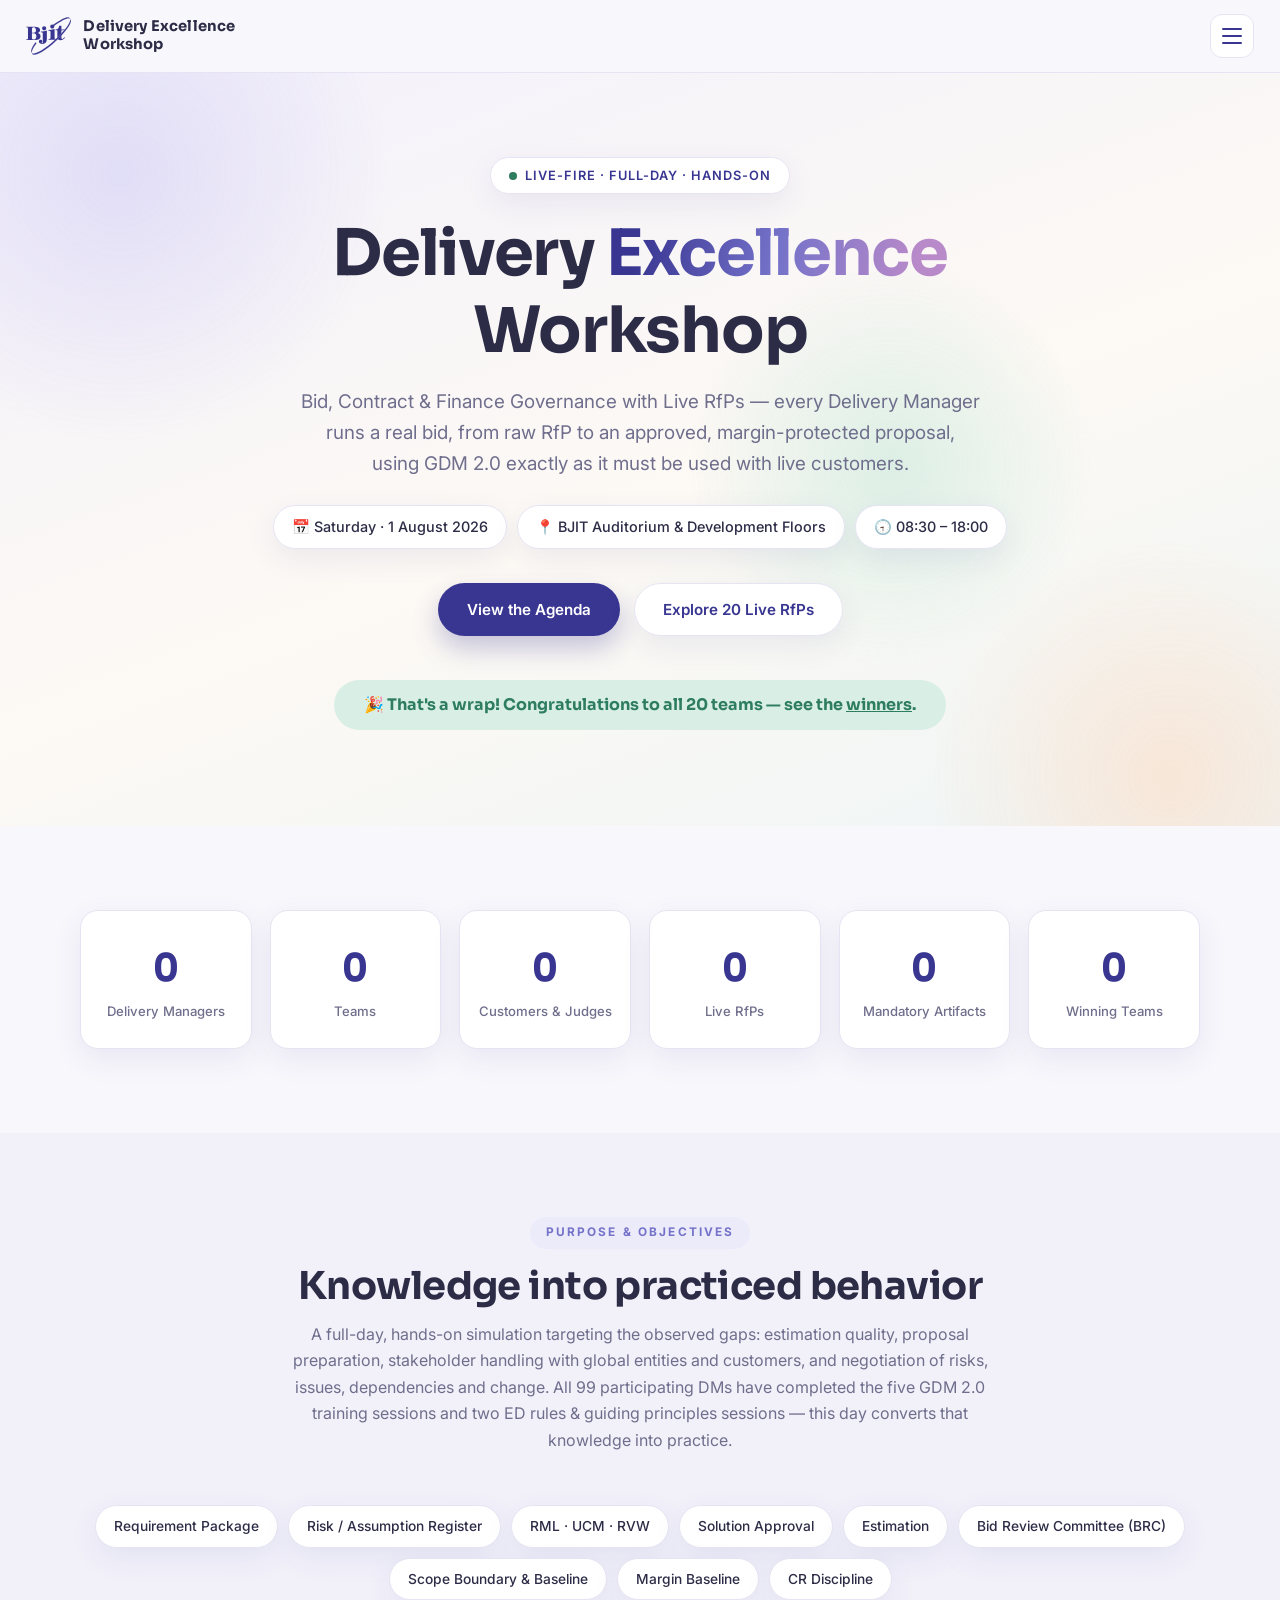
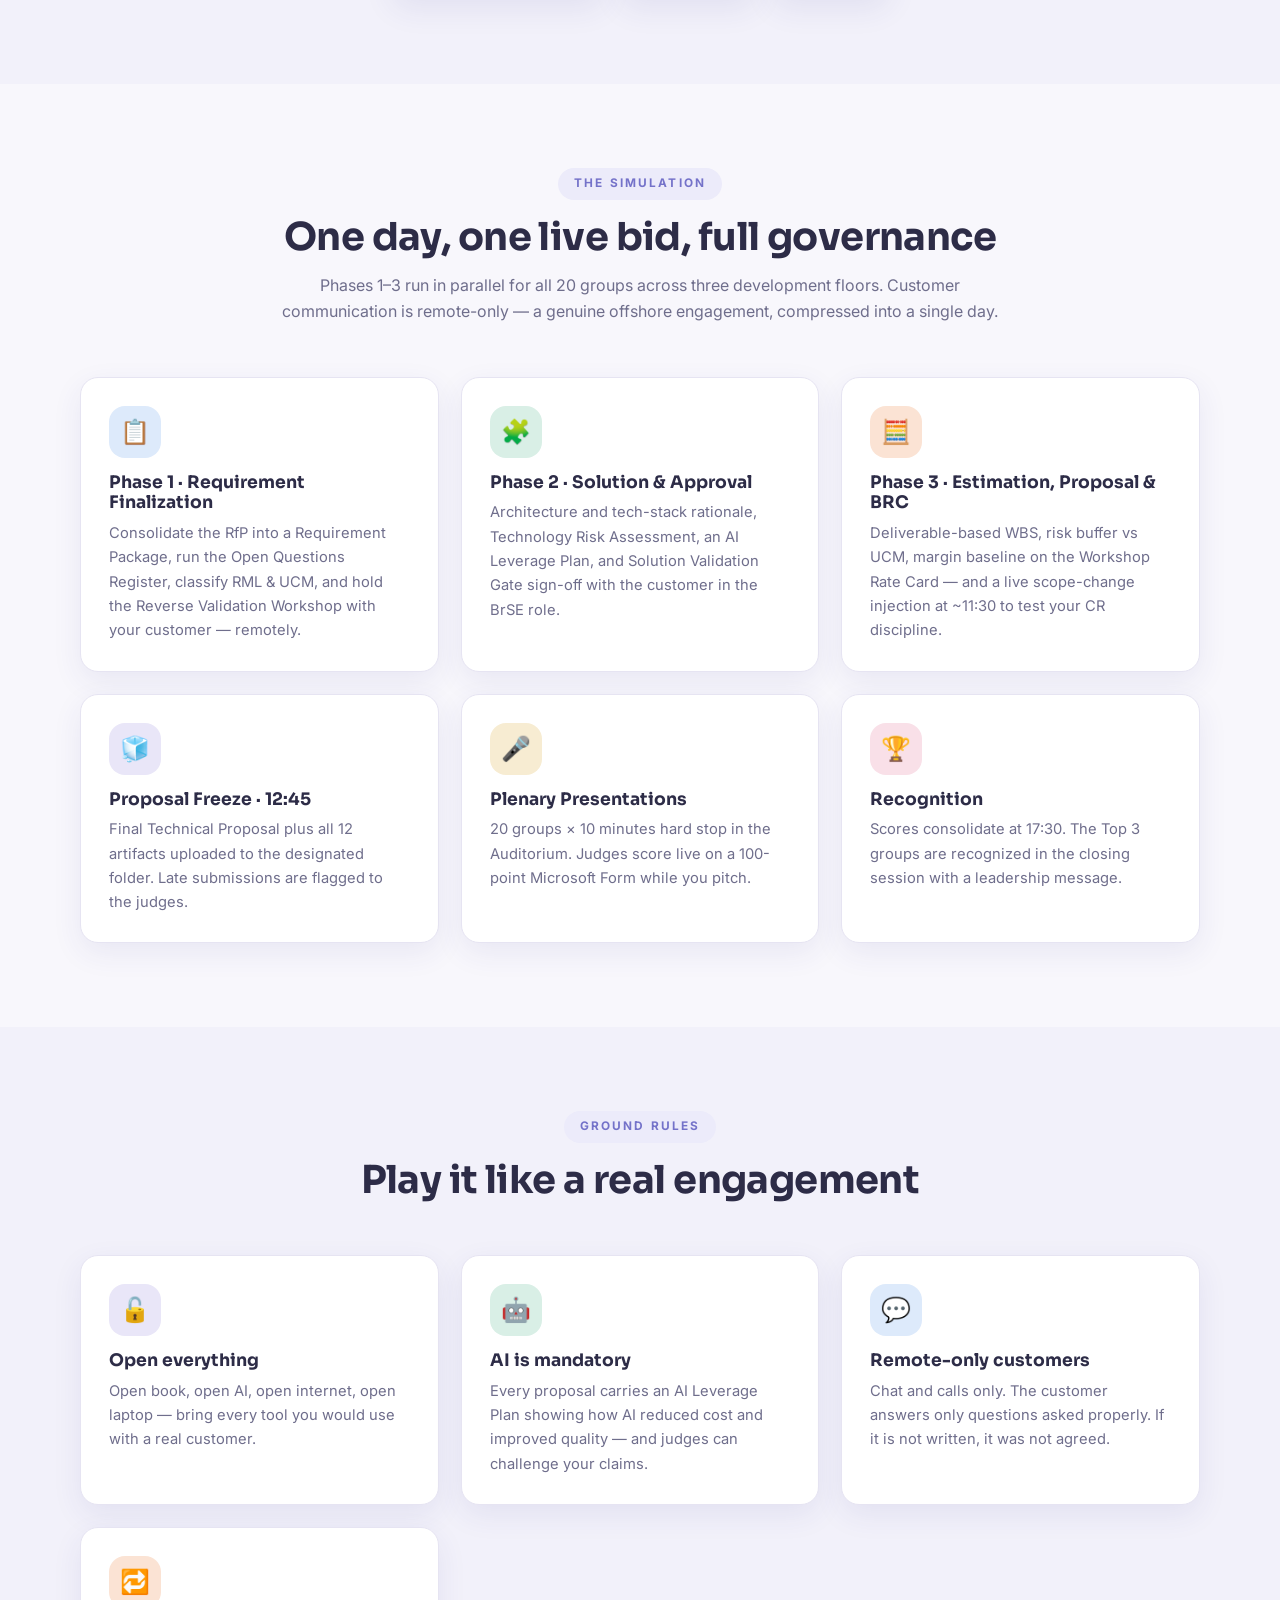
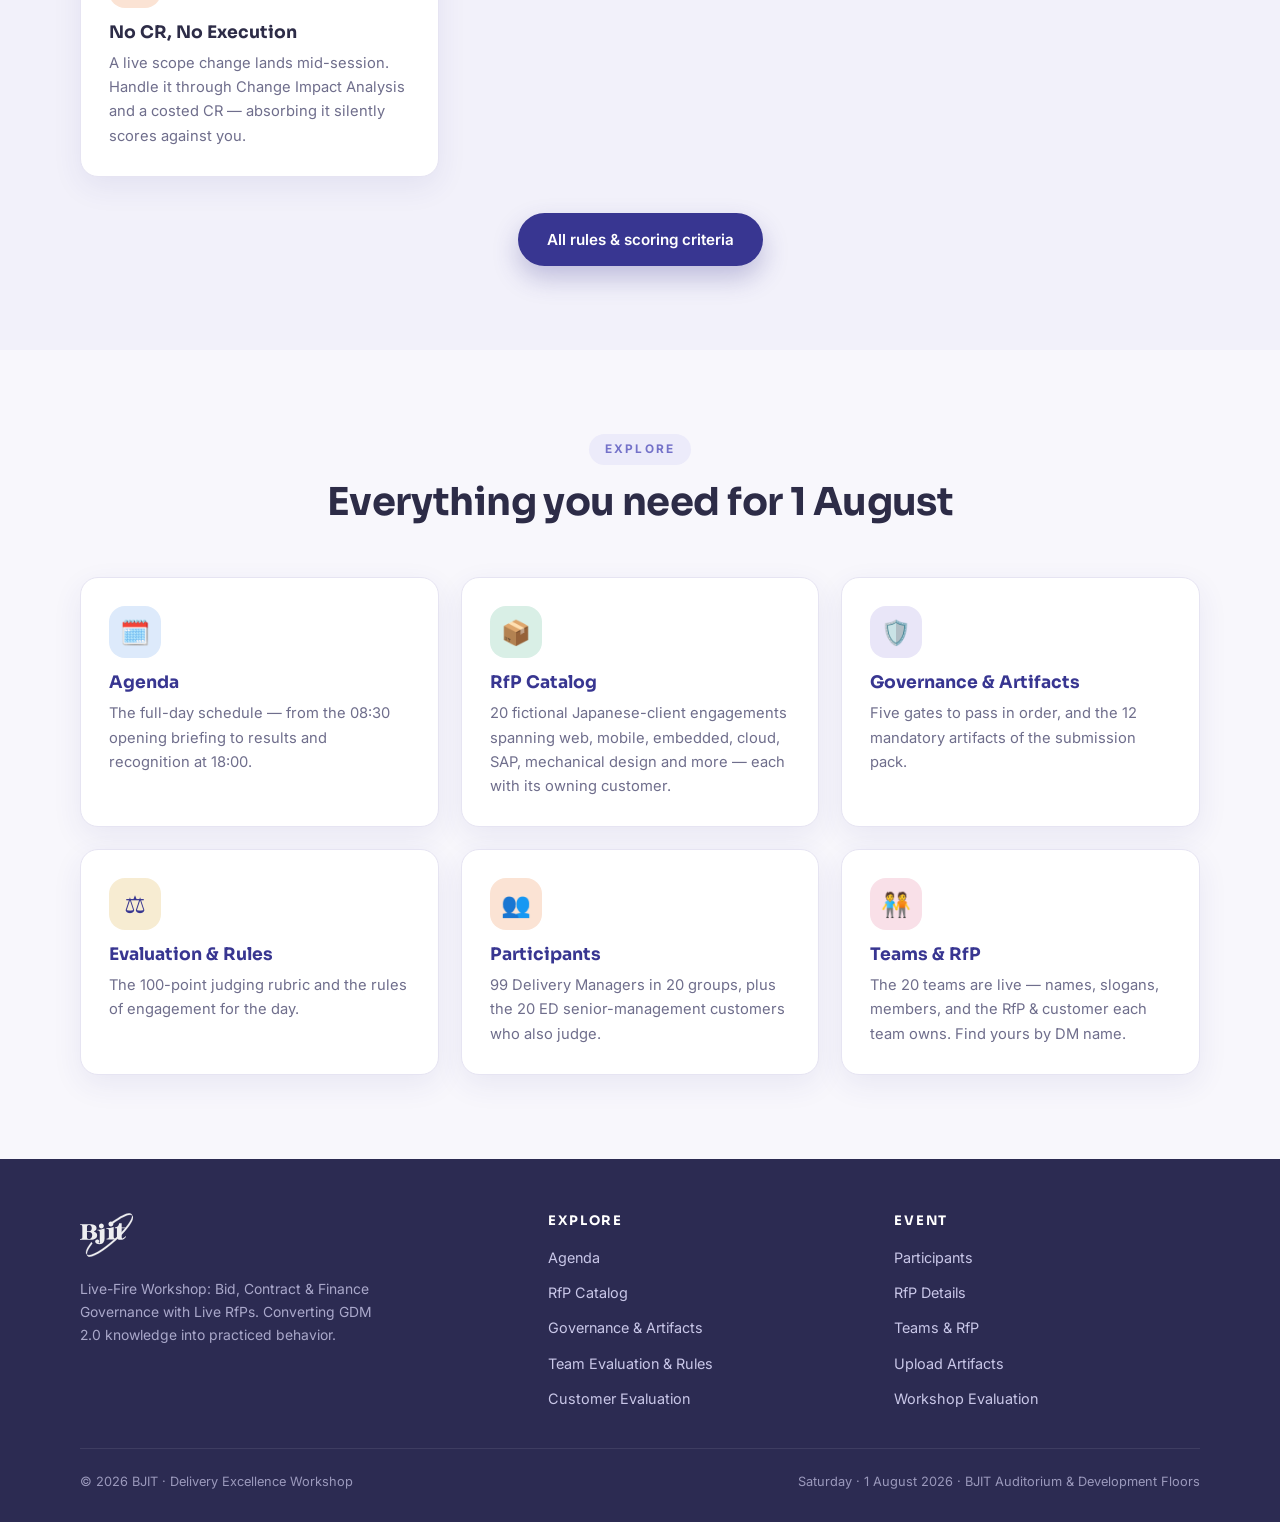
==== commit d7bbedf9: "Celebrate the winners; final index sync; unhide all home sections - Team Evaluation: animated champi" ====
--- a/index.html
+++ b/index.html
@@ -9,7 +9,7 @@
   <link rel="preconnect" href="https://fonts.googleapis.com">
   <link rel="preconnect" href="https://fonts.gstatic.com" crossorigin>
   <link href="https://fonts.googleapis.com/css2?family=Inter:wght@400;500;600;700&family=Sora:wght@400;600;700&display=swap" rel="stylesheet">
-  <link rel="stylesheet" href="css/style.css?v=20">
+  <link rel="stylesheet" href="css/style.css?v=26">
 </head>
 <body data-page="index.html">
 
@@ -38,7 +38,7 @@
   <!-- Stats -->
   <section class="section">
     <div class="container">
-      <div class="stats-band reveal">
+      <div class="stats-band">
         <div class="stat-card"><div class="num" data-count="99">0</div><div class="lbl">Delivery Managers</div></div>
         <div class="stat-card"><div class="num" data-count="20">0</div><div class="lbl">Teams</div></div>
         <div class="stat-card"><div class="num" data-count="20">0</div><div class="lbl">Customers &amp; Judges</div></div>
@@ -52,12 +52,12 @@
   <!-- Purpose -->
   <section class="section alt">
     <div class="container">
-      <div class="section-head reveal">
+      <div class="section-head">
         <span class="eyebrow">Purpose &amp; Objectives</span>
         <h2>Knowledge into practiced behavior</h2>
         <p>A full-day, hands-on simulation targeting the observed gaps: estimation quality, proposal preparation, stakeholder handling with global entities and customers, and negotiation of risks, issues, dependencies and change. All 99 participating DMs have completed the five GDM&nbsp;2.0 training sessions and two ED rules &amp; guiding principles sessions — this day converts that knowledge into practice.</p>
       </div>
-      <div class="chip-row reveal reveal-d1">
+      <div class="chip-row">
         <span class="chip">Requirement Package</span>
         <span class="chip">Risk / Assumption Register</span>
         <span class="chip">RML · UCM · RVW</span>
@@ -74,38 +74,38 @@
   <!-- How the day works -->
   <section class="section">
     <div class="container">
-      <div class="section-head reveal">
+      <div class="section-head">
         <span class="eyebrow">The Simulation</span>
         <h2>One day, one live bid, full governance</h2>
         <p>Phases 1–3 run in parallel for all 20 groups across three development floors. Customer communication is remote-only — a genuine offshore engagement, compressed into a single day.</p>
       </div>
       <div class="card-grid">
-        <div class="card reveal reveal-d1">
+        <div class="card">
           <div class="icon-bubble bubble-sky">📋</div>
           <h3>Phase 1 · Requirement Finalization</h3>
           <p>Consolidate the RfP into a Requirement Package, run the Open Questions Register, classify RML &amp; UCM, and hold the Reverse Validation Workshop with your customer — remotely.</p>
         </div>
-        <div class="card reveal reveal-d2">
+        <div class="card">
           <div class="icon-bubble bubble-mint">🧩</div>
           <h3>Phase 2 · Solution &amp; Approval</h3>
           <p>Architecture and tech-stack rationale, Technology Risk Assessment, an AI Leverage Plan, and Solution Validation Gate sign-off with the customer in the BrSE role.</p>
         </div>
-        <div class="card reveal reveal-d3">
+        <div class="card">
           <div class="icon-bubble bubble-peach">🧮</div>
           <h3>Phase 3 · Estimation, Proposal &amp; BRC</h3>
           <p>Deliverable-based WBS, risk buffer vs UCM, margin baseline on the Workshop Rate Card — and a live scope-change injection at ~11:30 to test your CR discipline.</p>
         </div>
-        <div class="card reveal reveal-d1">
+        <div class="card">
           <div class="icon-bubble bubble-lav">🧊</div>
           <h3>Proposal Freeze · 12:45</h3>
           <p>Final Technical Proposal plus all 12 artifacts uploaded to the designated folder. Late submissions are flagged to the judges.</p>
         </div>
-        <div class="card reveal reveal-d2">
+        <div class="card">
           <div class="icon-bubble bubble-gold">🎤</div>
           <h3>Plenary Presentations</h3>
           <p>20 groups × 10 minutes hard stop in the Auditorium. Judges score live on a 100-point Microsoft Form while you pitch.</p>
         </div>
-        <div class="card reveal reveal-d3">
+        <div class="card">
           <div class="icon-bubble bubble-rose">🏆</div>
           <h3>Recognition</h3>
           <p>Scores consolidate at 17:30. The Top 3 groups are recognized in the closing session with a leadership message.</p>
@@ -117,33 +117,33 @@
   <!-- Key rules preview -->
   <section class="section alt">
     <div class="container">
-      <div class="section-head reveal">
+      <div class="section-head">
         <span class="eyebrow">Ground Rules</span>
         <h2>Play it like a real engagement</h2>
       </div>
       <div class="card-grid">
-        <div class="card reveal reveal-d1">
+        <div class="card">
           <div class="icon-bubble bubble-lav">🔓</div>
           <h3>Open everything</h3>
           <p>Open book, open AI, open internet, open laptop — bring every tool you would use with a real customer.</p>
         </div>
-        <div class="card reveal reveal-d2">
+        <div class="card">
           <div class="icon-bubble bubble-mint">🤖</div>
           <h3>AI is mandatory</h3>
           <p>Every proposal carries an AI Leverage Plan showing how AI reduced cost and improved quality — and judges can challenge your claims.</p>
         </div>
-        <div class="card reveal reveal-d3">
+        <div class="card">
           <div class="icon-bubble bubble-sky">💬</div>
           <h3>Remote-only customers</h3>
           <p>Chat and calls only. The customer answers only questions asked properly. If it is not written, it was not agreed.</p>
         </div>
-        <div class="card reveal reveal-d4">
+        <div class="card">
           <div class="icon-bubble bubble-peach">🔁</div>
           <h3>No CR, No Execution</h3>
           <p>A live scope change lands mid-session. Handle it through Change Impact Analysis and a costed CR — absorbing it silently scores against you.</p>
         </div>
       </div>
-      <p style="text-align:center;margin-top:36px" class="reveal">
+      <p style="text-align:center;margin-top:36px" >
         <a class="btn btn-primary" href="evaluation.html">All rules &amp; scoring criteria</a>
       </p>
     </div>
@@ -152,37 +152,37 @@
   <!-- Explore -->
   <section class="section">
     <div class="container">
-      <div class="section-head reveal">
+      <div class="section-head">
         <span class="eyebrow">Explore</span>
         <h2>Everything you need for 1 August</h2>
       </div>
       <div class="card-grid">
-        <a class="card reveal reveal-d1" href="agenda.html">
+        <a class="card" href="agenda.html">
           <div class="icon-bubble bubble-sky">🗓️</div>
           <h3>Agenda</h3>
           <p>The full-day schedule — from the 08:30 opening briefing to results and recognition at 18:00.</p>
         </a>
-        <a class="card reveal reveal-d2" href="rfp-catalog.html">
+        <a class="card" href="rfp-catalog.html">
           <div class="icon-bubble bubble-mint">📦</div>
           <h3>RfP Catalog</h3>
           <p>20 fictional Japanese-client engagements spanning web, mobile, embedded, cloud, SAP, mechanical design and more — each with its owning customer.</p>
         </a>
-        <a class="card reveal reveal-d3" href="governance.html">
+        <a class="card" href="governance.html">
           <div class="icon-bubble bubble-lav">🛡️</div>
           <h3>Governance &amp; Artifacts</h3>
           <p>Five gates to pass in order, and the 12 mandatory artifacts of the submission pack.</p>
         </a>
-        <a class="card reveal reveal-d1" href="evaluation.html">
+        <a class="card" href="evaluation.html">
           <div class="icon-bubble bubble-gold">⚖️</div>
           <h3>Evaluation &amp; Rules</h3>
           <p>The 100-point judging rubric and the rules of engagement for the day.</p>
         </a>
-        <a class="card reveal reveal-d2" href="participants.html">
+        <a class="card" href="participants.html">
           <div class="icon-bubble bubble-peach">👥</div>
           <h3>Participants</h3>
           <p>99 Delivery Managers in 20 groups, plus the 20 ED senior-management customers who also judge.</p>
         </a>
-        <a class="card reveal reveal-d3" href="teams.html">
+        <a class="card" href="teams.html">
           <div class="icon-bubble bubble-rose">🧑‍🤝‍🧑</div>
           <h3>Teams &amp; RfP</h3>
           <p>The 20 teams are live — names, slogans, members, and the RfP &amp; customer each team owns. Find yours by DM name.</p>
@@ -191,7 +191,7 @@
     </div>
   </section>
 
-  <script src="js/data.js?v=20"></script>
-  <script src="js/main.js?v=20"></script>
+  <script src="js/data.js?v=26"></script>
+  <script src="js/main.js?v=26"></script>
 </body>
 </html>
--- a/css/style.css
+++ b/css/style.css
@@ -731,12 +731,17 @@
 .upload-matrix th:last-child { border-top-right-radius: 12px; }
 .upload-matrix td { padding: 8px 16px; border-bottom: 1px solid var(--line); vertical-align: middle; }
 .upload-matrix tr.um-first td { border-top: 2px solid var(--primary-tint); }
+.upload-matrix th.um-team, .upload-matrix td.um-team { width: 110px; max-width: 110px; }
+.upload-matrix th.um-team { white-space: normal; }
 .upload-matrix td.um-team {
   background: var(--primary-tint); border-right: 1px solid var(--line);
-  min-width: 200px; vertical-align: top; padding-top: 14px;
-}
-.upload-matrix td.um-team b { display: block; color: var(--primary); font-family: var(--font-display); font-size: .95rem; }
-.upload-matrix td.um-team span { display: block; font-size: .78rem; color: var(--muted); line-height: 1.5; }
+  vertical-align: top; padding: 14px 10px 8px;
+  overflow-wrap: break-word;
+}
+.upload-matrix td.um-team b { display: block; color: var(--primary); font-family: var(--font-display); font-size: .9rem; }
+.upload-matrix td.um-team span { display: block; font-size: .72rem; color: var(--muted); line-height: 1.45; margin-top: 3px; }
+.upload-matrix tr.um-rfp td:not(.um-team) { background: var(--gold); }
+.upload-matrix tr.um-rfp.um-missing td:not(.um-team) { background: transparent; }
 .upload-matrix td.um-art { white-space: nowrap; font-weight: 500; }
 .upload-matrix td.um-art .um-n { color: var(--primary-soft); font-weight: 700; font-family: var(--font-display); }
 .upload-matrix tr.um-missing td:not(.um-team) { color: #cfcde4; }
@@ -745,3 +750,64 @@
 .upload-matrix td.um-hit a:hover { text-decoration: underline; }
 .upload-matrix td.um-time-cell { color: var(--muted); font-variant-numeric: tabular-nums; white-space: nowrap; }
 .upload-matrix tbody tr:hover td:not(.um-team) { background: var(--lav); }
+
+/* ---------------- Winner celebrations ---------------- */
+.celebrate {
+  position: relative; overflow: hidden;
+  background: linear-gradient(165deg, #fdf3dc 0%, #f3f1fc 55%, #eef5f6 100%);
+}
+.confetti { position: absolute; inset: 0; pointer-events: none; z-index: 1; }
+.confetti i {
+  position: absolute; top: -26px; width: 9px; height: 15px; border-radius: 2px;
+  opacity: .85; animation: confettiFall linear infinite;
+}
+@keyframes confettiFall {
+  0%   { transform: translate3d(0, -30px, 0) rotate(0deg); }
+  25%  { transform: translate3d(28px, 28vh, 0) rotate(160deg); }
+  50%  { transform: translate3d(-22px, 55vh, 0) rotate(340deg); }
+  75%  { transform: translate3d(24px, 82vh, 0) rotate(520deg); }
+  100% { transform: translate3d(-14px, 112vh, 0) rotate(720deg); }
+}
+
+.podium {
+  position: relative; z-index: 2;
+  display: flex; align-items: flex-end; justify-content: center;
+  gap: clamp(10px, 3vw, 30px); margin-top: 14px;
+}
+.podium-col {
+  display: flex; flex-direction: column; align-items: center; gap: 8px;
+  width: min(250px, 31%); text-align: center;
+  animation: podiumRise .9s cubic-bezier(.22, .9, .32, 1.12) both;
+}
+.podium .place-1 { animation-delay: .5s; }
+.podium .place-2 { animation-delay: .2s; }
+.podium .place-3 { animation-delay: .35s; }
+@keyframes podiumRise { from { opacity: 0; transform: translateY(70px); } to { opacity: 1; transform: none; } }
+
+.podium-medal { font-size: 2.8rem; line-height: 1; animation: medalBounce 2.4s ease-in-out infinite; }
+.place-1 .podium-medal { font-size: 3.6rem; animation-duration: 1.9s; }
+@keyframes medalBounce { 0%, 100% { transform: translateY(0) } 50% { transform: translateY(-12px) } }
+
+.podium-col .team-logo { animation: floaty 4s ease-in-out infinite; }
+.podium-name { font-size: 1.05rem; letter-spacing: -0.01em; }
+.place-1 .podium-name {
+  font-size: 1.45rem;
+  background: linear-gradient(100deg, #a97b12, #daa520, #a97b12);
+  -webkit-background-clip: text; background-clip: text; color: transparent;
+}
+.podium-meta { font-size: .8rem; color: var(--muted); }
+
+.podium-step {
+  width: 100%; border-radius: 16px 16px 0 0; margin-top: 6px;
+  display: flex; align-items: center; justify-content: center;
+  font-family: var(--font-display); font-weight: 700; font-size: 2.2rem; color: #fff;
+  text-shadow: 0 2px 6px rgba(0,0,0,.25);
+}
+.place-1 .podium-step { height: 150px; background: linear-gradient(180deg, #f5c93e, #d9a41e); box-shadow: 0 18px 40px rgba(217,164,30,.45); }
+.place-2 .podium-step { height: 104px; background: linear-gradient(180deg, #ccd0dc, #99a0b2); box-shadow: 0 14px 32px rgba(153,160,178,.4); }
+.place-3 .podium-step { height: 78px;  background: linear-gradient(180deg, #e2a06b, #bd7a48); box-shadow: 0 12px 28px rgba(189,122,72,.4); }
+
+@media (max-width: 560px) {
+  .podium-name { font-size: .9rem; } .place-1 .podium-name { font-size: 1.1rem; }
+  .podium-meta { font-size: .68rem; }
+}
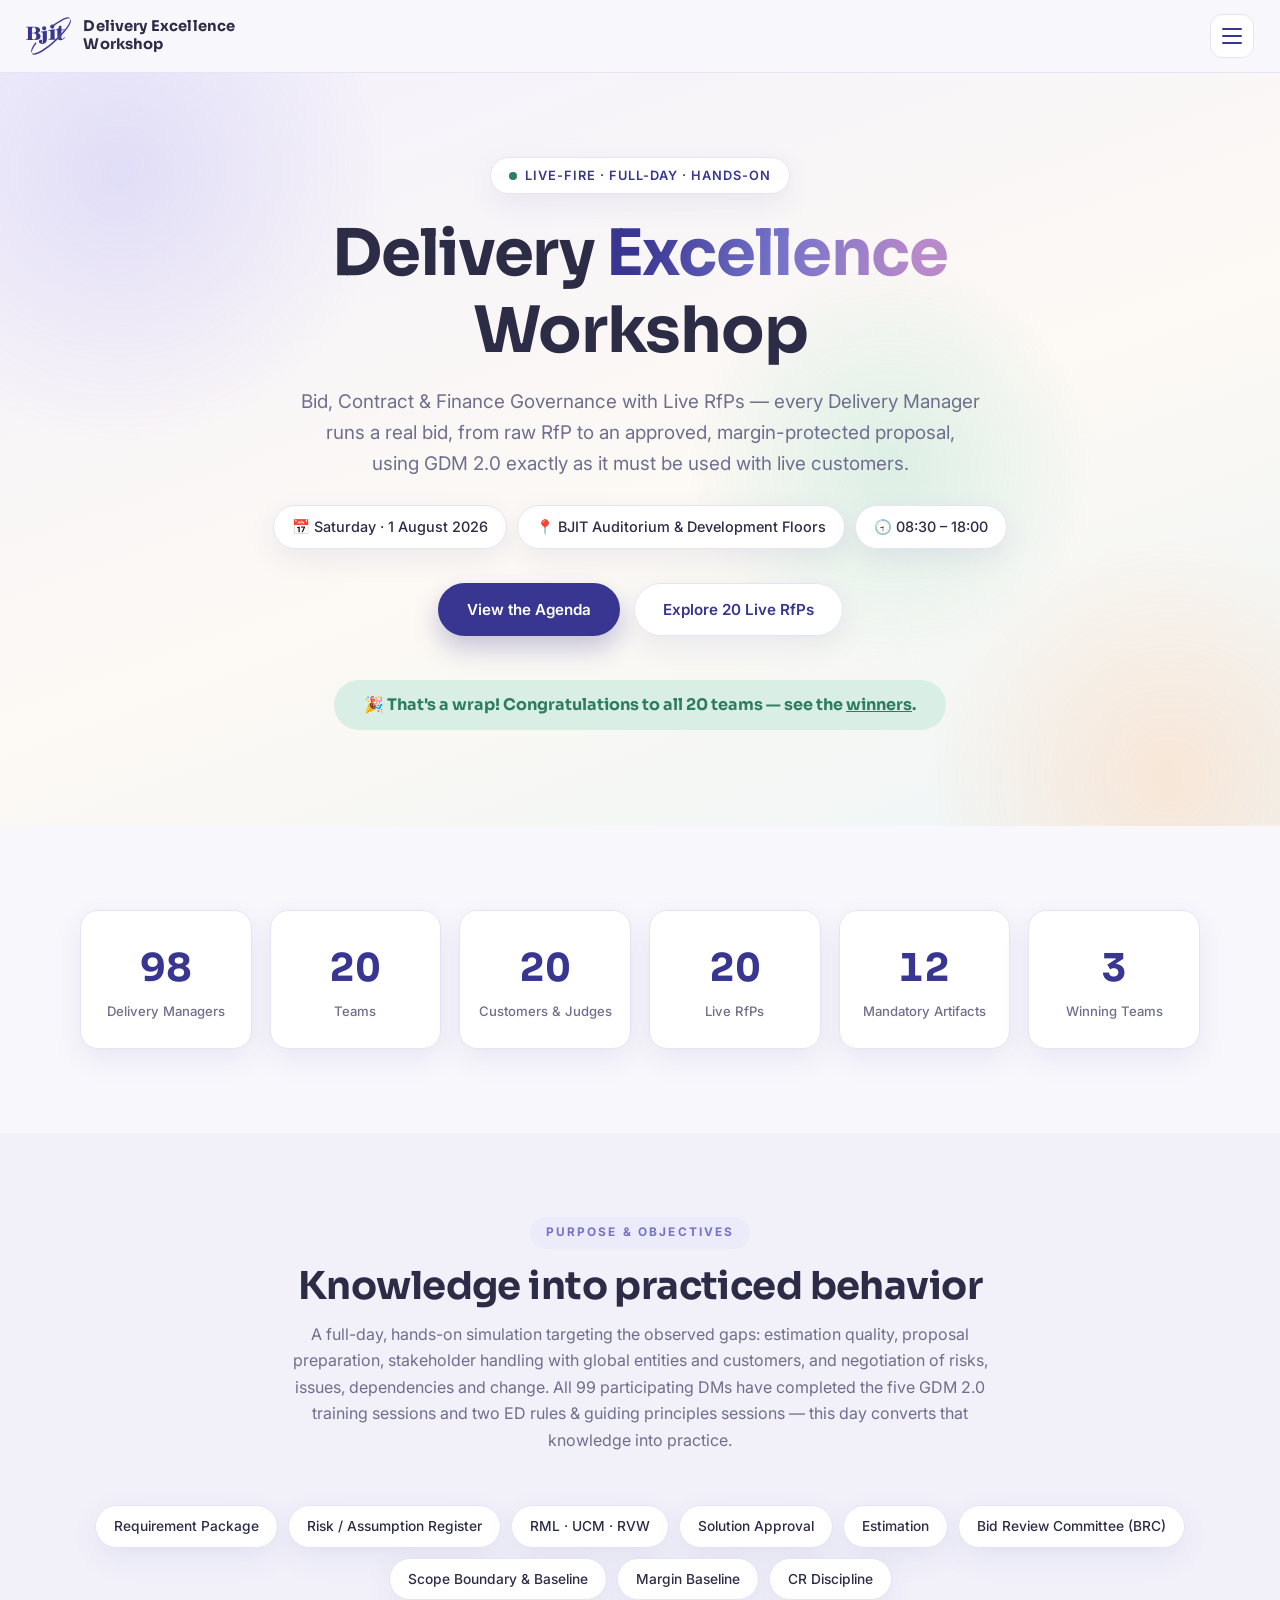
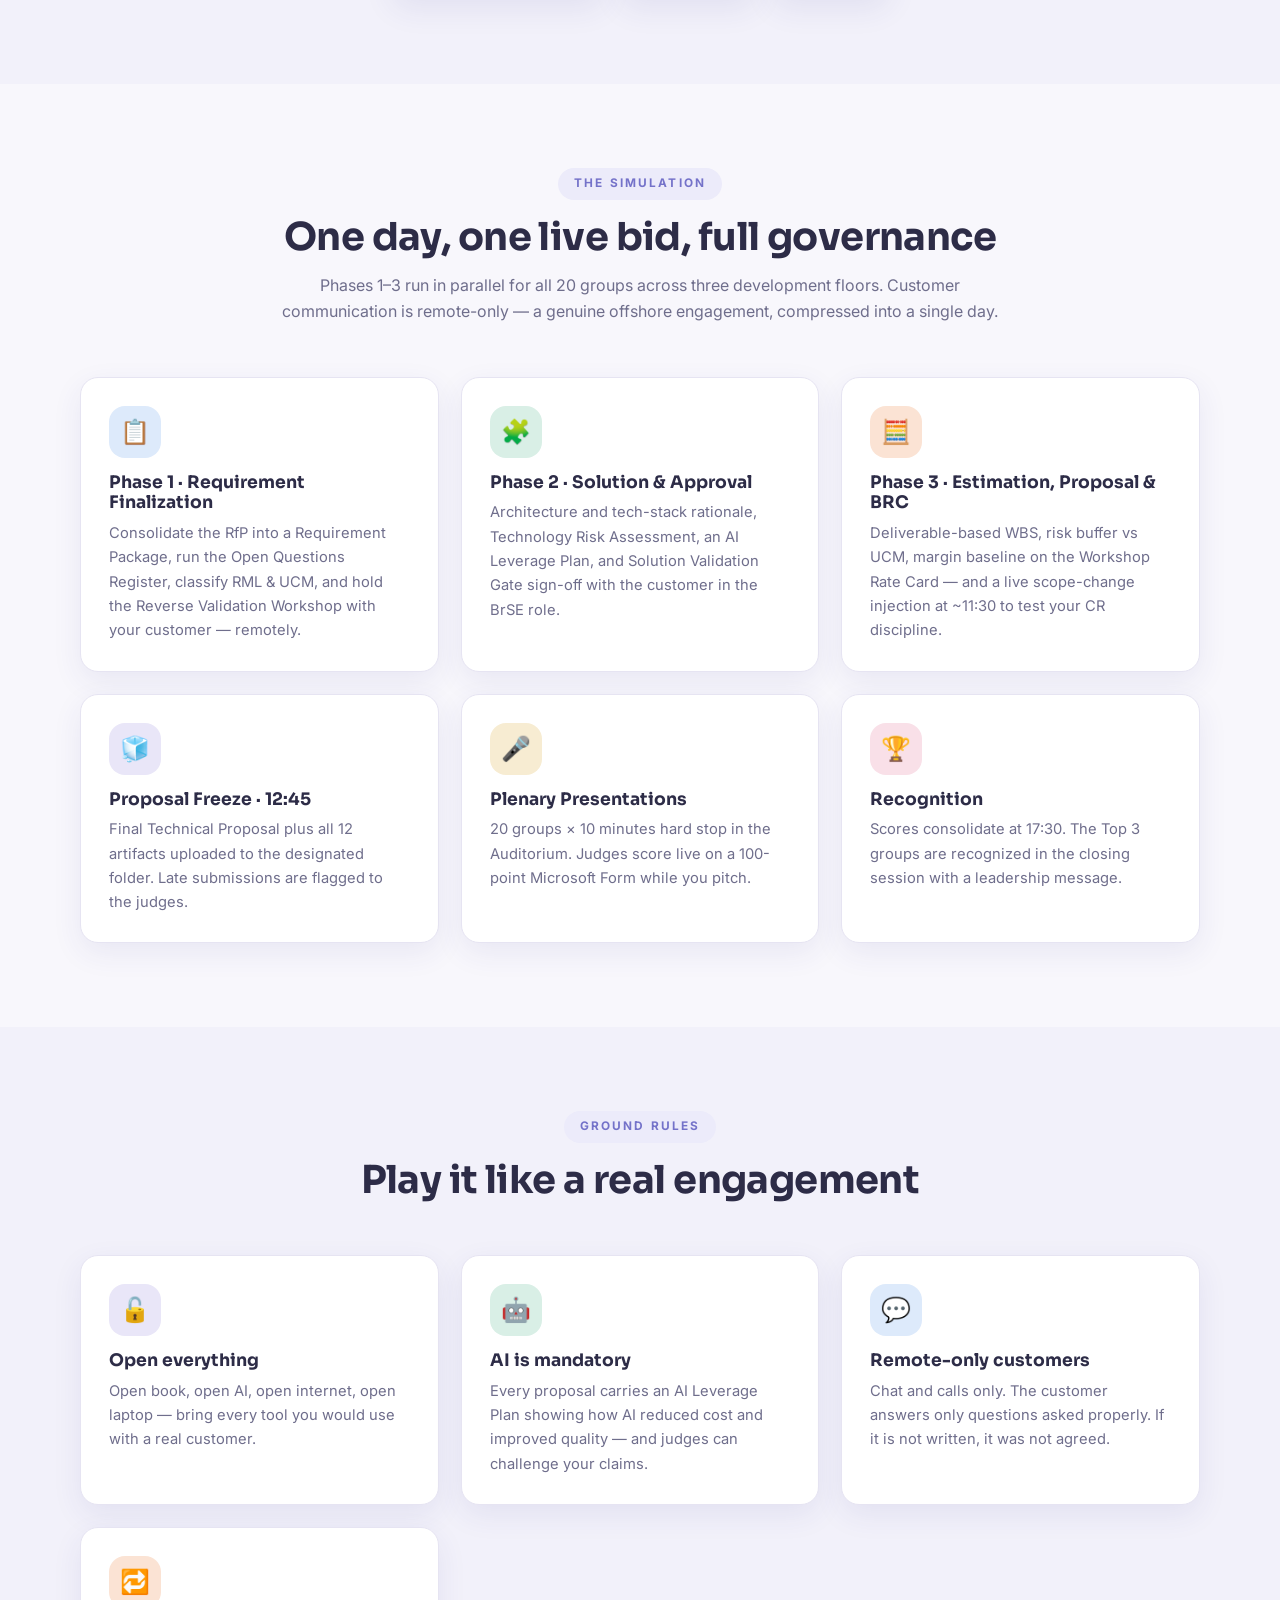
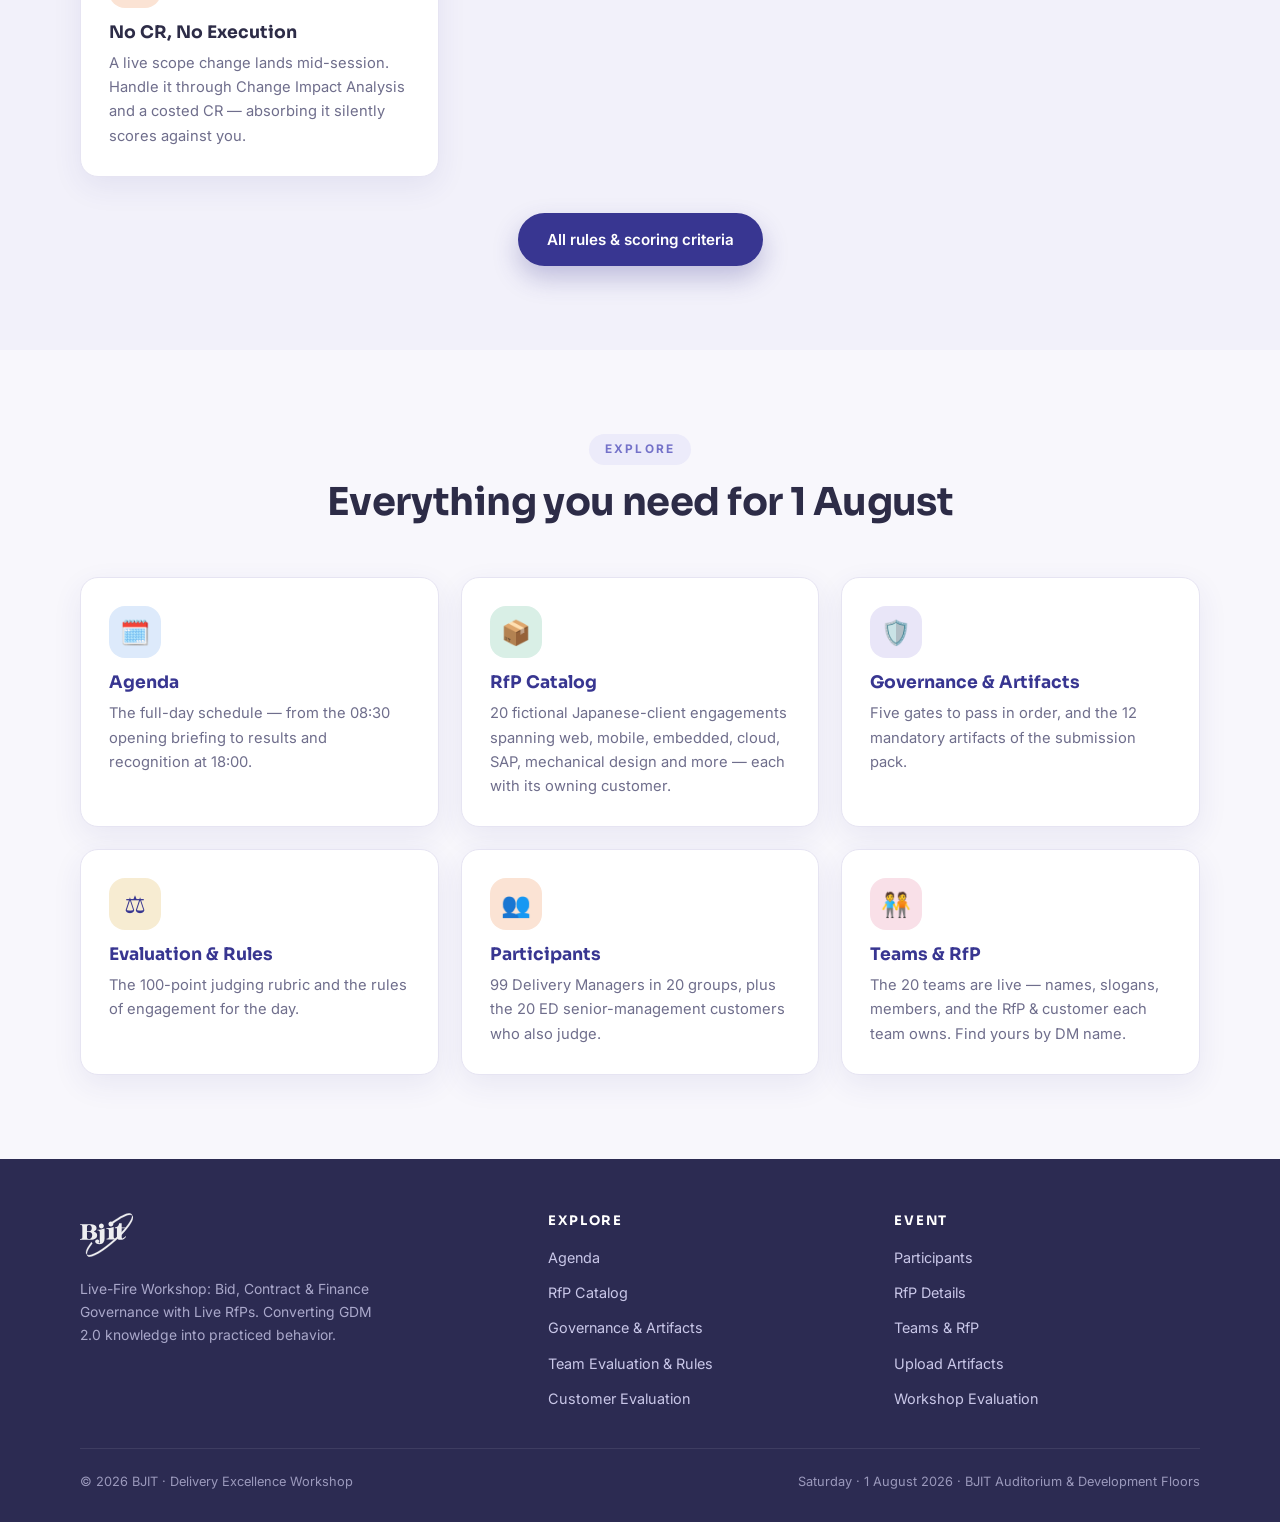
==== commit 763b326c: "Fix TDZ crash in countdowns after deadlines passed clearInterval(timer) ran on the first synchronous" ====
--- a/index.html
+++ b/index.html
@@ -9,7 +9,7 @@
   <link rel="preconnect" href="https://fonts.googleapis.com">
   <link rel="preconnect" href="https://fonts.gstatic.com" crossorigin>
   <link href="https://fonts.googleapis.com/css2?family=Inter:wght@400;500;600;700&family=Sora:wght@400;600;700&display=swap" rel="stylesheet">
-  <link rel="stylesheet" href="css/style.css?v=26">
+  <link rel="stylesheet" href="css/style.css?v=27">
 </head>
 <body data-page="index.html">
 
@@ -191,7 +191,7 @@
     </div>
   </section>
 
-  <script src="js/data.js?v=26"></script>
-  <script src="js/main.js?v=26"></script>
+  <script src="js/data.js?v=27"></script>
+  <script src="js/main.js?v=27"></script>
 </body>
 </html>
